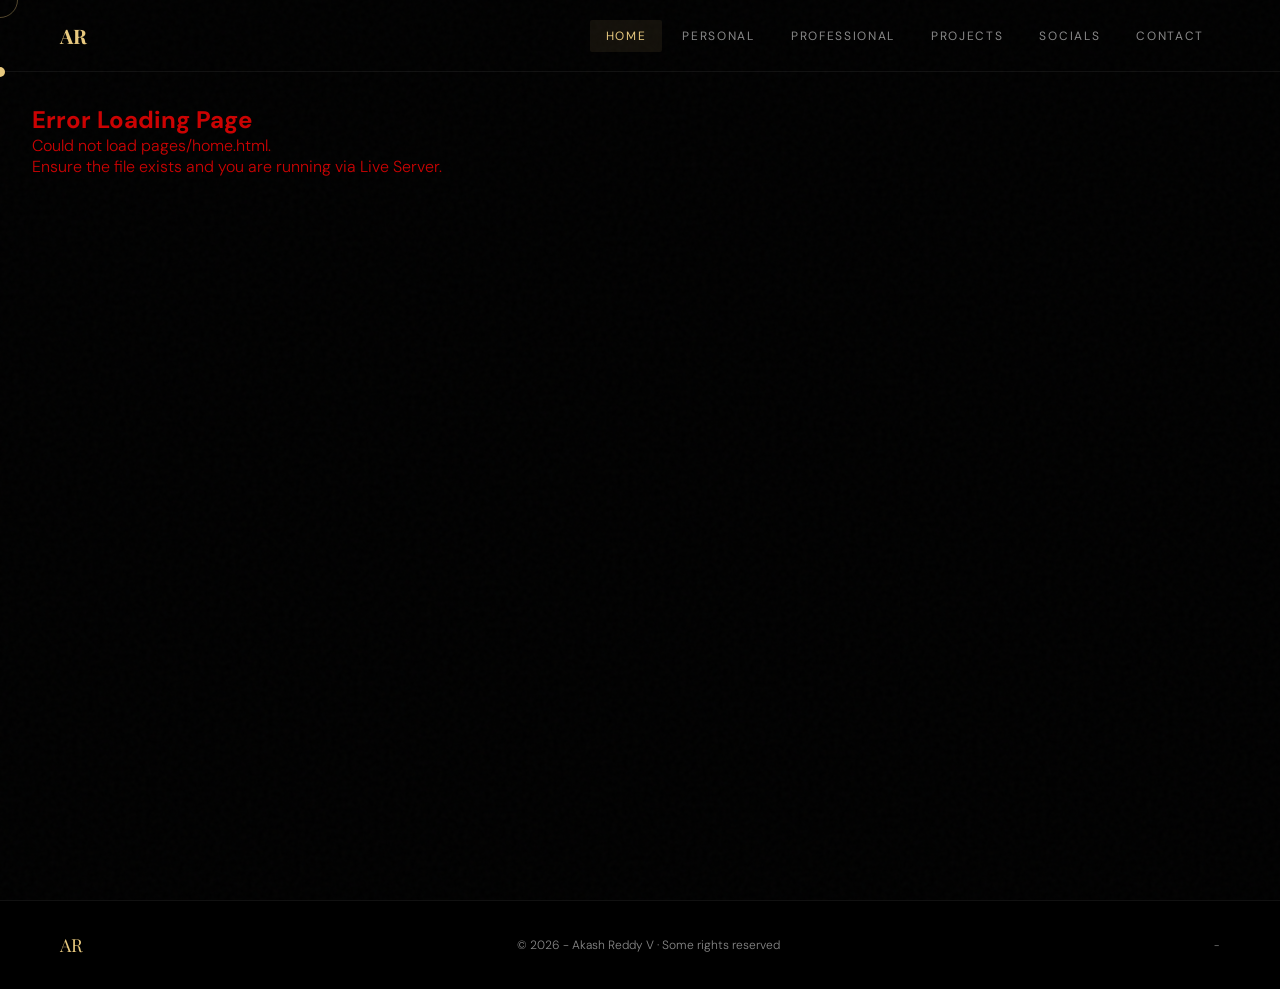
==== index.html @ ee948bcf "RGG Logo 2" ====
<!DOCTYPE html>
<html lang="en">
<head>
  <meta charset="UTF-8" />
  <meta name="viewport" content="width=device-width, initial-scale=1.0"/>
  <meta http-equiv="Content-Security-Policy" content="script-src 'self' 'unsafe-inline' 'unsafe-eval' https://fonts.googleapis.com;">

  <title>Akash Reddy </title>
  <link rel="icon" type="image/svg+xml" href="data:image/svg+xml,<svg xmlns='http://www.w3.org/2000/svg' viewBox='0 0 100 100'><rect width='100' height='100' rx='12' fill='%230a0a0a'/><text y='72' x='50' text-anchor='middle' font-size='55' font-family='Georgia,serif' font-weight='bold' fill='%23e8c97e'>AR</text></svg>" />

  <link href="https://fonts.googleapis.com/css2?family=Playfair+Display:ital,wght@0,400;0,700;0,900;1,400&family=DM+Sans:wght@300;400;500&display=swap" rel="stylesheet"/>
  <link rel="stylesheet" href="css/styles.css">
</head>

<body>

  <!-- Custom cursor -->
  <div class="cursor" id="cursor"></div>
  <div class="cursor-ring" id="cursorRing"></div>

  <!-- NAV -->
  <nav>
    <a class="nav-logo" href="#" onclick="showPage('home'); return false;">AR</a>

    <ul class="nav-links" id="navLinks">
      <li><button onclick="showPage('home')" data-page="home" class="active">Home</button></li>
      <li><button onclick="showPage('personal')" data-page="personal">Personal</button></li>
      <li><button onclick="showPage('professional')" data-page="professional">Professional</button></li>
      <li><button onclick="showPage('projects')" data-page="projects">Projects</button></li>
      <li><button onclick="showPage('socials')" data-page="socials">Socials</button></li>
      <li><button onclick="showPage('contact')" data-page="contact">Contact</button></li>
    </ul>

    <button class="nav-hamburger" id="hamburger" onclick="toggleMenu()">
      <span></span><span></span><span></span>
    </button>
  </nav>

  
  <div id="page-container">
    <div id="content" class="page-content"></div>
  </div>

  <!-- FOOTER -->
  <footer>
    <div class="footer-logo">AR</div>
    <p>© 2026 - Akash Reddy V · Some rights reserved</p>
    <p style="font-size:11px;letter-spacing:0.1em;text-transform:uppercase;"> - </p>
  </footer>

  <script src="js/main.js"></script>
</body>
</html>
---- css/styles.css ----
/* ================================================================
   style.css — All styles for Akash Reddy V's personal website
   
   SECTIONS:
   1.  CSS Variables (colors, fonts)
   2.  Reset & Base
   3.  Custom Cursor
   4.  Navigation
   5.  Page System (show/hide logic)
   6.  Shared / Reusable Components
   7.  Home Page
   8.  Personal Page
   9.  Professional Page
   10. Projects Page
   11. Socials Page
   12. Contact Page
   13. Footer
   14. Animations
   15. Responsive (mobile)
================================================================ */


/* ----------------------------------------------------------------
   1. CSS VARIABLES
   Change these to restyle the whole site at once.
---------------------------------------------------------------- */
:root {
  --bg:       #000000;   /* Main background          */
  --surface:  #111111;   /* Slightly lighter bg       */
  --card:     #111111;   /* Card backgrounds          */
  --border:   #111111;   /* Borders / dividers        */
  --accent:   #e8c97e;   /* Gold highlight color      */
  --text:     #f0ece4;   /* Main body text            */
  --muted:    #888888;   /* Secondary / dimmed text   */
  --white:    #ffffff;

  --font-display: 'Playfair Display', serif;
  --font-body:    'DM Sans', sans-serif;
}


/* ----------------------------------------------------------------
   2. RESET & BASE
---------------------------------------------------------------- */
*, *::before, *::after {
  box-sizing: border-box;
  margin: 0;
  padding: 0;
}

html { scroll-behavior: smooth; }

body {
  background: var(--bg);
  color: var(--text);
  font-family: var(--font-body);
  font-weight: 300;
  overflow-x: hidden;
  cursor: none;
  min-height: 100vh;
}

/* Grain texture overlay */
body::before {
  content: '';
  position: fixed;
  inset: 0;
  background-image: url("data:image/svg+xml,%3Csvg viewBox='0 0 200 200' xmlns='http://www.w3.org/2000/svg'%3E%3Cfilter id='n'%3E%3CfeTurbulence type='fractalNoise' baseFrequency='0.85' numOctaves='4' stitchTiles='stitch'/%3E%3C/filter%3E%3Crect width='100%25' height='100%25' filter='url(%23n)' opacity='1'/%3E%3C/svg%3E");
  opacity: 0.025;
  pointer-events: none;
  z-index: 1000;
}


/* ----------------------------------------------------------------
   3. CUSTOM CURSOR
---------------------------------------------------------------- */
.cursor {
  position: fixed;
  width: 10px;
  height: 10px;
  background: var(--accent);
  border-radius: 50%;
  pointer-events: none;
  z-index: 9999;
  transform: translate(-50%, -50%);
  transition: width 0.2s ease, height 0.2s ease;
}

.cursor-ring {
  position: fixed;
  width: 36px;
  height: 36px;
  border: 1px solid rgba(232, 201, 126, 0.35);
  border-radius: 50%;
  pointer-events: none;
  z-index: 9998;
  transform: translate(-50%, -50%);
  transition: width 0.25s ease, height 0.25s ease;
}

.cursor.hover  { width: 16px;  height: 16px; }
.cursor-ring.hover { width: 54px; height: 54px; }


/* ----------------------------------------------------------------
   4. NAVIGATION
---------------------------------------------------------------- */
nav {
  position: fixed;
  top: 0; left: 0; right: 0;
  z-index: 500;
  display: flex;
  align-items: center;
  justify-content: space-between;
  padding: 0 60px;
  height: 72px;
  background: rgba(0, 0, 0, 0.94);
  backdrop-filter: blur(14px);
  border-bottom: 1px solid var(--border);
}

.nav-logo {
  font-family: var(--font-display);
  font-size: 20px;
  font-weight: 700;
  color: var(--accent);
  text-decoration: none;
  cursor: none;
  letter-spacing: 0.02em;
}

.nav-links {
  display: flex;
  gap: 4px;
  list-style: none;
}

.nav-links button {
  background: none;
  border: none;
  color: var(--muted);
  font-family: var(--font-body);
  font-size: 12px;
  letter-spacing: 0.14em;
  text-transform: uppercase;
  padding: 8px 16px;
  border-radius: 2px;
  cursor: none;
  transition: color 0.25s, background 0.25s;
}

.nav-links button:hover {
  color: var(--text);
  background: rgba(255, 255, 255, 0.04);
}

.nav-links button.active {
  color: var(--accent);
  background: rgba(232, 201, 126, 0.08);
}

/* Mobile hamburger */
.nav-hamburger {
  display: none;
  flex-direction: column;
  gap: 5px;
  background: none;
  border: none;
  cursor: none;
  padding: 4px;
}

.nav-hamburger span {
  display: block;
  width: 22px;
  height: 1px;
  background: var(--muted);
  transition: all 0.3s;
}


/* ----------------------------------------------------------------
   5. PAGE SYSTEM
   Pages are loaded into #page-container by main.js.
   .page-content wraps each page's HTML.
---------------------------------------------------------------- */
#page-container {
  min-height: calc(100vh - 72px);
  margin-top: 72px;
}

.page-content {
  animation: pageIn 0.4s ease forwards;
}

@keyframes pageIn {
  from { opacity: 0; transform: translateY(18px); }
  to   { opacity: 1; transform: translateY(0); }
}


/* ----------------------------------------------------------------
   6. SHARED / REUSABLE COMPONENTS
   Used across multiple pages — edit once, applies everywhere.
---------------------------------------------------------------- */

/* Page inner wrapper */
.page-inner {
  max-width: 1160px;
  margin: 0 auto;
  padding: 70px 60px 100px;
}

/* Page header block */
.page-header      { margin-bottom: 60px; }
.page-eyebrow     { font-size: 10px; letter-spacing: 0.35em; text-transform: uppercase; color: var(--accent); margin-bottom: 14px; }
.page-title       { font-family: var(--font-display); font-size: clamp(42px, 6vw, 70px); font-weight: 700; line-height: 1.05; color: var(--white); }
.page-title em    { color: var(--accent); font-style: italic; }
.page-subtitle    { margin-top: 18px; font-size: 17px; color: var(--muted); line-height: 1.75; max-width: 560px; }

/* Card */
.card {
  background: var(--card);
  border: 1px solid var(--border);
  border-radius: 4px;
  padding: 36px;
  transition: border-color 0.3s, transform 0.3s;
  position: relative;
  overflow: hidden;
}

.card::after {
  content: '';
  position: absolute;
  top: 0; left: 0; right: 0;
  height: 2px;
  background: linear-gradient(90deg, var(--accent), transparent);
  transform: scaleX(0);
  transform-origin: left;
  transition: transform 0.4s;
}

.card:hover { border-color: #333; transform: translateY(-3px); }
.card:hover::after { transform: scaleX(1); }

.card-label { font-size: 10px; letter-spacing: 0.3em; text-transform: uppercase; color: var(--accent); margin-bottom: 10px; }
.card-title { font-family: var(--font-display); font-size: 20px; color: var(--white); margin-bottom: 6px; }
.card-sub   { font-size: 13px; color: var(--muted); margin-bottom: 18px; }
.card p     { font-size: 15px; color: var(--muted); line-height: 1.8; }

/* Grid layouts */
.grid-2 { display: grid; grid-template-columns: 1fr 1fr;           gap: 24px; }
.grid-3 { display: grid; grid-template-columns: repeat(3, 1fr);    gap: 24px; }
.grid-4 { display: grid; grid-template-columns: repeat(4, 1fr);    gap: 16px; }

/* Tags */
.tags { display: flex; flex-wrap: wrap; gap: 8px; margin-top: 18px; }
.tag  { padding: 5px 13px; background: rgba(232,201,126,0.07); border: 1px solid rgba(232,201,126,0.2); border-radius: 2px; font-size: 12px; color: var(--accent); letter-spacing: 0.04em; }

/* Buttons */
.btn {
  display: inline-block;
  padding: 12px 28px;
  font-family: var(--font-body);
  font-size: 12px;
  letter-spacing: 0.1em;
  text-transform: uppercase;
  text-decoration: none;
  border-radius: 2px;
  transition: all 0.3s;
  cursor: none;
  border: none;
}

.btn-primary { background: var(--accent); color: #0a0a0a; font-weight: 500; }
.btn-primary:hover { background: var(--white); transform: translateY(-2px); }

.btn-outline { border: 1px solid var(--border); color: var(--muted); background: none; }
.btn-outline:hover { border-color: var(--accent); color: var(--accent); transform: translateY(-2px); }

/* Divider line */
.divider { width: 48px; height: 1px; background: var(--accent); margin: 32px 0; }


/* ----------------------------------------------------------------
   7. HOME PAGE
---------------------------------------------------------------- */
.home-bg {
  position: fixed;
  inset: 0;
  pointer-events: none;
  z-index: 0;
  background:
    radial-gradient(ellipse 80% 60% at 65% 40%, rgba(232,201,126,0.055) 0%, transparent 70%),
    radial-gradient(ellipse 50% 50% at 15% 80%,  rgba(232,201,126,0.03)  0%, transparent 60%);
}

.home-grid {
  position: fixed;
  inset: 0;
  pointer-events: none;
  z-index: 0;
  background-image:
    linear-gradient(rgba(232,201,126,0.03) 1px, transparent 1px),
    linear-gradient(90deg, rgba(232,201,126,0.03) 1px, transparent 1px);
  background-size: 60px 60px;
  mask-image: radial-gradient(ellipse 80% 80% at 50% 50%, black 0%, transparent 70%);
}

.home-inner {
  position: relative;
  z-index: 1;
  min-height: calc(100vh - 72px);
  display: flex;
  flex-direction: column;
  align-items: center;
  justify-content: center;
  text-align: center;
  padding: 60px;
}

.home-eyebrow  { font-size: 11px; letter-spacing: 0.3em; text-transform: uppercase; color: var(--accent); margin-bottom: 28px; opacity: 0; animation: fadeUp 0.8s ease 0.1s forwards; }
.home-name     { font-family: var(--font-display); font-size: clamp(58px, 10vw, 118px); font-weight: 900; line-height: 0.92; letter-spacing: -0.02em; color: var(--white); opacity: 0; animation: fadeUp 0.9s ease 0.25s forwards; }
.home-name span { color: var(--accent); font-style: italic; }
.home-tagline  { margin-top: 34px; font-size: 17px; color: var(--muted); line-height: 1.75; max-width: 480px; opacity: 0; animation: fadeUp 0.9s ease 0.4s forwards; }
.home-cta      { margin-top: 48px; display: flex; gap: 14px; flex-wrap: wrap; justify-content: center; opacity: 0; animation: fadeUp 0.9s ease 0.55s forwards; }

/* Quick-nav cards on home page */
.home-cards {
  margin-top: 80px;
  display: grid;
  grid-template-columns: repeat(4, 1fr);
  gap: 16px;
  width: 100%;
  max-width: 1000px;
  opacity: 0;
  animation: fadeUp 0.9s ease 0.7s forwards;
}

.home-card {
  background: var(--card);
  border: 1px solid var(--border);
  border-radius: 4px;
  padding: 28px 24px;
  cursor: none;
  transition: all 0.3s ease;
  text-align: left;
}

.home-card:hover { border-color: rgba(232,201,126,0.3); transform: translateY(-4px); background: #1a1a1a; }
.home-card-icon  { font-size: 26px; margin-bottom: 14px; }
.home-card-title { font-family: var(--font-display); font-size: 17px; color: var(--white); margin-bottom: 6px; }
.home-card-desc  { font-size: 13px; color: var(--muted); line-height: 1.6; }
.home-card-arrow { display: block; margin-top: 16px; font-size: 18px; color: var(--accent); transition: transform 0.3s; }
.home-card:hover .home-card-arrow { transform: translate(3px, -3px); }


/* ----------------------------------------------------------------
   8. PERSONAL PAGE
---------------------------------------------------------------- */
.personal-layout {
  display: grid;
  grid-template-columns: 1fr 1fr;
  gap: 48px;
  align-items: start;
}

.about-text p          { font-size: 16px; color: var(--muted); line-height: 1.9; margin-bottom: 22px; }
.about-text p strong   { color: var(--text); font-weight: 500; }

/* Instagram block */
.ig-block        { background: var(--card); border: 1px solid var(--border); border-radius: 4px; padding: 36px; }
.ig-header       { display: flex; align-items: center; gap: 14px; margin-bottom: 24px; }
.ig-icon         { width: 44px; height: 44px; border-radius: 12px; background: linear-gradient(135deg, #f58529, #dd2a7b, #8134af, #515bd4); display: flex; align-items: center; justify-content: center; flex-shrink: 0; }
.ig-icon svg     { width: 22px; height: 22px; fill: white; }
.ig-handle-name  { font-family: var(--font-display); font-size: 19px; color: var(--white); }
.ig-handle-sub   { font-size: 13px; color: var(--muted); }
.ig-note         { font-size: 13px; color: var(--muted); line-height: 1.7; padding: 16px 20px; background: rgba(232,201,126,0.04); border-left: 2px solid var(--accent); margin-bottom: 22px; border-radius: 2px; }
.ig-grid         { display: grid; grid-template-columns: repeat(3, 1fr); gap: 4px; margin-bottom: 20px; }
.ig-cell         { aspect-ratio: 1; background: var(--border); border-radius: 2px; display: flex; align-items: center; justify-content: center; font-size: 20px; transition: background 0.3s; }
.ig-cell:hover   { background: #2a2a2a; }
.ig-btn          { display: block; text-align: center; padding: 13px; border: 1px solid var(--border); color: var(--muted); text-decoration: none; font-size: 12px; letter-spacing: 0.1em; text-transform: uppercase; border-radius: 2px; transition: all 0.3s; cursor: none; }
.ig-btn:hover    { border-color: var(--accent); color: var(--accent); }


/* ----------------------------------------------------------------
   9. PROFESSIONAL PAGE
---------------------------------------------------------------- */
.timeline-item {
  display: grid;
  grid-template-columns: 180px 1fr;
  gap: 40px;
  padding: 40px 0;
  border-bottom: 1px solid var(--border);
}

.timeline-item:last-child { border-bottom: none; }

.timeline-date          { font-size: 13px; color: var(--muted); padding-top: 4px; }
.timeline-date strong   { display: block; font-size: 15px; color: var(--accent); font-weight: 500; margin-bottom: 4px; }
.timeline-content h3    { font-family: var(--font-display); font-size: 22px; color: var(--white); margin-bottom: 4px; }
.timeline-content h4    { font-size: 14px; color: var(--muted); margin-bottom: 16px; }
.timeline-content p     { font-size: 15px; color: var(--muted); line-height: 1.8; }

.skills-section h3      { font-family: var(--font-display); font-size: 28px; color: var(--white); margin-bottom: 28px; }


/* ----------------------------------------------------------------
   10. PROJECTS PAGE
---------------------------------------------------------------- */
.project-card {
  background: var(--card);
  border: 1px solid var(--border);
  border-radius: 4px;
  padding: 40px;
  transition: border-color 0.3s, transform 0.3s;
  position: relative;
  overflow: hidden;
}

.project-card::after     { content:''; position:absolute; top:0; left:0; right:0; height:2px; background:linear-gradient(90deg,var(--accent),transparent); transform:scaleX(0); transform-origin:left; transition:transform 0.4s; }
.project-card:hover      { border-color: #333; transform: translateY(-4px); }
.project-card:hover::after { transform: scaleX(1); }

.project-status   { display: inline-block; padding: 3px 12px; border-radius: 20px; font-size: 11px; letter-spacing: 0.08em; text-transform: uppercase; margin-bottom: 16px; }
.status-active    { background: rgba(100,220,100,0.1); color: #6dc96d; border: 1px solid rgba(100,220,100,0.2); }
.status-wip       { background: rgba(232,201,126,0.1); color: var(--accent); border: 1px solid rgba(232,201,126,0.2); }
.status-complete  { background: rgba(100,150,255,0.1); color: #7aabff; border: 1px solid rgba(100,150,255,0.2); }

.project-title    { font-family: var(--font-display); font-size: 24px; color: var(--white); margin-bottom: 8px; }
.project-org      { font-size: 13px; color: var(--muted); margin-bottom: 18px; }
.project-desc     { font-size: 15px; color: var(--muted); line-height: 1.8; margin-bottom: 20px; }
.project-links    { display: flex; gap: 12px; margin-top: 24px; }


/* ----------------------------------------------------------------
   11. SOCIALS PAGE
---------------------------------------------------------------- */
.social-card {
  background: var(--card);
  border: 1px solid var(--border);
  border-radius: 4px;
  padding: 30px 26px;
  text-decoration: none;
  display: flex;
  flex-direction: column;
  gap: 14px;
  position: relative;
  overflow: hidden;
  transition: all 0.35s ease;
}

.social-card::before       { content:''; position:absolute; inset:0; opacity:0; transition:opacity 0.35s; }
.social-card:hover         { border-color: transparent; transform: translateY(-5px); }
.social-card:hover::before { opacity: 1; }

/* Per-platform hover tints */
.sc-instagram::before { background: linear-gradient(135deg, rgba(245,133,41,.1), rgba(221,42,123,.1), rgba(81,91,212,.1)); }
.sc-instagram:hover   { box-shadow: 0 20px 50px rgba(221,42,123,.18); }
.sc-linkedin::before  { background: linear-gradient(135deg, rgba(10,102,194,.14), transparent); }
.sc-linkedin:hover    { box-shadow: 0 20px 50px rgba(10,102,194,.18); }
.sc-x::before         { background: linear-gradient(135deg, rgba(255,255,255,.04), transparent); }
.sc-x:hover           { box-shadow: 0 20px 50px rgba(255,255,255,.07); }
.sc-youtube::before   { background: linear-gradient(135deg, rgba(255,0,0,.1), transparent); }
.sc-youtube:hover     { box-shadow: 0 20px 50px rgba(255,0,0,.18); }
.sc-snapchat::before  { background: linear-gradient(135deg, rgba(255,252,0,.08), transparent); }
.sc-snapchat:hover    { box-shadow: 0 20px 50px rgba(255,252,0,.12); }
.sc-discord::before   { background: linear-gradient(135deg, rgba(88,101,242,.14), transparent); }
.sc-discord:hover     { box-shadow: 0 20px 50px rgba(88,101,242,.18); }
.sc-threads::before   { background: linear-gradient(135deg, rgba(255,255,255,.04), transparent); }
.sc-threads:hover     { box-shadow: 0 20px 50px rgba(255,255,255,.07); }
.sc-facebook::before  { background: linear-gradient(135deg, rgba(24,119,242,.14), transparent); }
.sc-facebook:hover    { box-shadow: 0 20px 50px rgba(24,119,242,.18); }

.social-icon   { width: 46px; height: 46px; border-radius: 12px; display: flex; align-items: center; justify-content: center; }
.social-name   { font-family: var(--font-display); font-size: 18px; color: var(--white); }
.social-handle { font-size: 13px; color: var(--muted); }
.social-arrow  { position: absolute; top: 26px; right: 26px; color: var(--muted); font-size: 16px; transition: all 0.3s; }
.social-card:hover .social-arrow { color: var(--accent); transform: translate(3px, -3px); }


/* ----------------------------------------------------------------
   12. CONTACT PAGE
---------------------------------------------------------------- */
.contact-layout { display: grid; grid-template-columns: 1fr 1fr; gap: 60px; align-items: start; }

.contact-info p  { font-size: 16px; color: var(--muted); line-height: 1.9; margin-bottom: 20px; }

.contact-list    { list-style: none; display: flex; flex-direction: column; gap: 16px; }
.contact-list li { display: flex; align-items: center; gap: 14px; }
.contact-list a  { color: var(--text); text-decoration: none; font-size: 15px; transition: color 0.3s; }
.contact-list a:hover { color: var(--accent); }

.contact-icon    { width: 38px; height: 38px; background: var(--card); border: 1px solid var(--border); border-radius: 8px; display: flex; align-items: center; justify-content: center; font-size: 16px; flex-shrink: 0; }

.contact-form-block   { background: var(--card); border: 1px solid var(--border); border-radius: 4px; padding: 40px; }
.contact-form-block h3 { font-family: var(--font-display); font-size: 24px; color: var(--white); margin-bottom: 28px; }

.form-group          { margin-bottom: 20px; }
.form-group label    { display: block; font-size: 11px; letter-spacing: 0.2em; text-transform: uppercase; color: var(--muted); margin-bottom: 8px; }
.form-group input,
.form-group textarea {
  width: 100%;
  background: var(--bg);
  border: 1px solid var(--border);
  color: var(--text);
  font-family: var(--font-body);
  font-size: 15px;
  padding: 12px 16px;
  border-radius: 2px;
  transition: border-color 0.3s;
  outline: none;
  cursor: none;
}

.form-group input:focus,
.form-group textarea:focus { border-color: var(--accent); }

.form-group textarea { height: 120px; resize: vertical; }


/* ----------------------------------------------------------------
   13. FOOTER
---------------------------------------------------------------- */
footer {
  border-top: 1px solid var(--border);
  padding: 32px 60px;
  display: flex;
  justify-content: space-between;
  align-items: center;
}

.footer-logo { font-family: var(--font-display); font-size: 18px; color: var(--accent); }
footer p     { font-size: 12px; color: var(--muted); }
.footer-tag  { font-size: 11px; letter-spacing: 0.1em; text-transform: uppercase; }


/* ----------------------------------------------------------------
   14. ANIMATIONS
---------------------------------------------------------------- */
@keyframes fadeUp {
  from { opacity: 0; transform: translateY(28px); }
  to   { opacity: 1; transform: translateY(0); }
}

@keyframes pageIn {
  from { opacity: 0; transform: translateY(18px); }
  to   { opacity: 1; transform: translateY(0); }
}


/* ----------------------------------------------------------------
   EDUCATION SECTION
---------------------------------------------------------------- */
.edu-section { margin-bottom: 60px; }

/* Small row — high school + junior college side by side */
.edu-row-small {
  display: grid;
  grid-template-columns: 1fr 1fr;
  gap: 16px;
  margin-bottom: 16px;
}

.edu-card-small {
  display: flex;
  align-items: center;
  gap: 14px;
  background: var(--card);
  border: 1px solid var(--border);
  border-radius: 4px;
  padding: 16px 20px;
  transition: border-color 0.3s;
}
.edu-card-small:hover { border-color: #333; }

/* Big row — 3 university cards */
.edu-row-big {
  display: grid;
  grid-template-columns: repeat(3, 1fr);
  gap: 16px;
}

.edu-card-big {
  display: flex;
  gap: 16px;
  align-items: flex-start;
  background: var(--card);
  border: 1px solid var(--border);
  border-radius: 4px;
  padding: 24px 20px;
  transition: border-color 0.3s, transform 0.3s;
  position: relative;
  overflow: hidden;
}
.edu-card-big::after {
  content: '';
  position: absolute;
  top: 0; left: 0; right: 0;
  height: 2px;
  background: linear-gradient(90deg, var(--accent), transparent);
  transform: scaleX(0);
  transform-origin: left;
  transition: transform 0.4s;
}
.edu-card-big:hover { border-color: #333; transform: translateY(-3px); }
.edu-card-big:hover::after { transform: scaleX(1); }

.edu-logo { border-radius: 8px; flex-shrink: 0; }

.edu-card-content { display: flex; flex-direction: column; gap: 4px; }

.edu-name     { font-size: 14px; font-weight: 500; color: var(--white); line-height: 1.4; }
.edu-location { font-size: 12px; color: var(--muted); }
.edu-degree   { font-size: 13px; color: var(--muted); margin-top: 4px; line-height: 1.4; }
.edu-year     { font-size: 12px; color: var(--accent); margin-top: 4px; letter-spacing: 0.05em; }
.edu-meta     { font-size: 12px; color: var(--muted); line-height: 1.5; }

/* Responsive */
@media (max-width: 900px) {
  .edu-row-small,
  .edu-row-big { grid-template-columns: 1fr; }
}


/* ----------------------------------------------------------------
   SOCIALS GRID
   Uses auto-fill so any number of cards wraps cleanly.
   Min card width 220px — fits 4 on wide screens, 2 on tablet, 1 on mobile.
---------------------------------------------------------------- */
.socials-grid {
  display: grid;
  grid-template-columns: repeat(auto-fill, minmax(220px, 1fr));
  gap: 16px;
}


/* ----------------------------------------------------------------
   15. RESPONSIVE (mobile / tablet)
---------------------------------------------------------------- */
@media (max-width: 900px) {
  nav { padding: 0 24px; }

  .nav-links { display: none; }
  .nav-hamburger { display: flex; }

  /* Mobile nav dropdown */
  .nav-links.open {
    display: flex;
    flex-direction: column;
    position: fixed;
    top: 72px; left: 0; right: 0;
    background: rgba(10,10,10,0.97);
    padding: 20px;
    border-bottom: 1px solid var(--border);
    gap: 4px;
  }

  .page-inner { padding: 40px 24px 80px; }

  .grid-2,
  .grid-3,
  .grid-4,
  .home-cards         { grid-template-columns: 1fr; }

  .personal-layout,
  .contact-layout,
  .timeline-item      { grid-template-columns: 1fr; gap: 28px; }

  .timeline-date      { padding-top: 0; }

  .home-inner         { padding: 40px 24px; }

  footer {
    flex-direction: column;
    gap: 12px;
    text-align: center;
    padding: 28px 24px;
  }
}
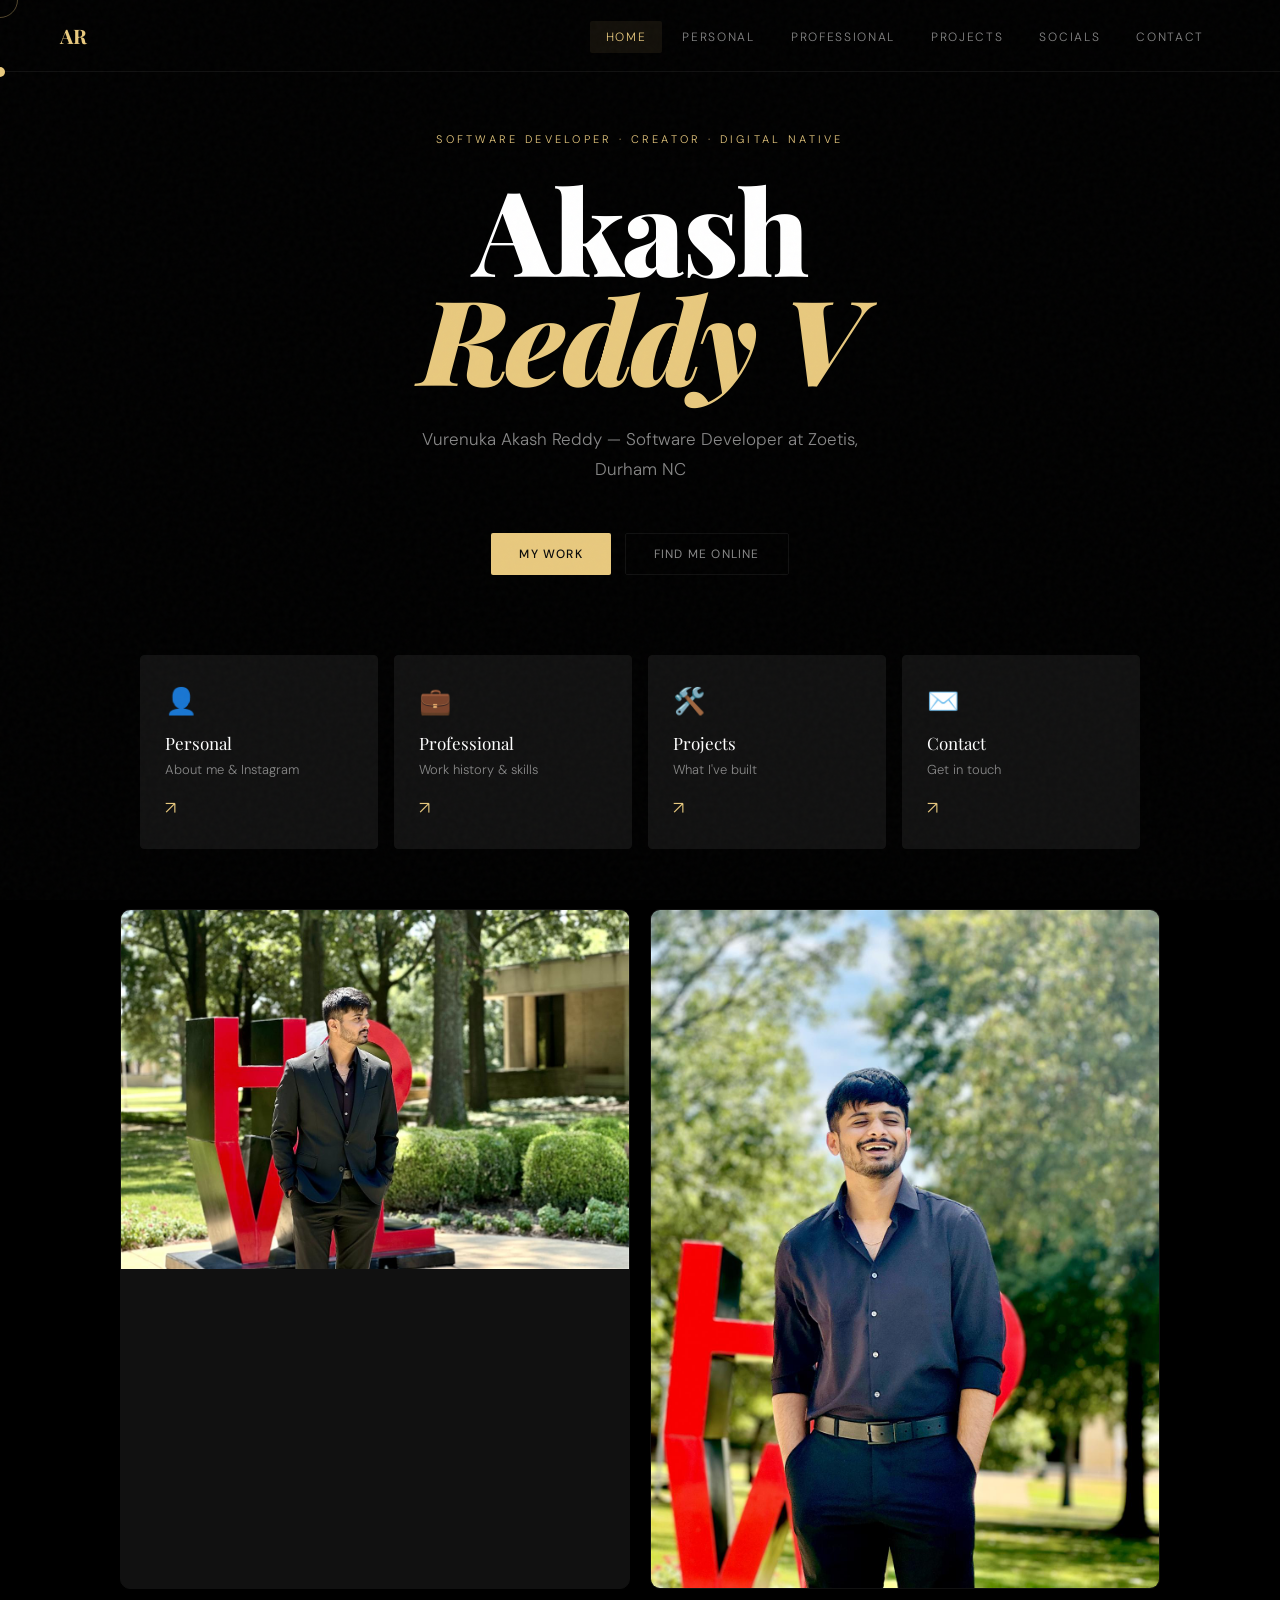
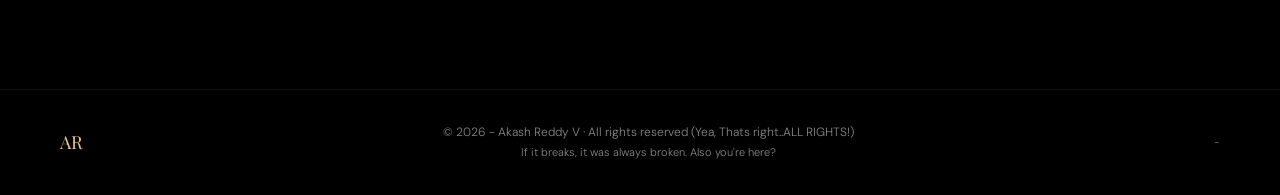
==== commit ac4f684a: "Comprehensive SEO + AI assistant optimization for name search visibility - History API routing with " ====
--- a/index.html
+++ b/index.html
@@ -5,49 +5,136 @@
   <meta name="viewport" content="width=device-width, initial-scale=1.0"/>
   <meta http-equiv="Content-Security-Policy" content="script-src 'self' 'unsafe-inline' 'unsafe-eval' https://fonts.googleapis.com;">
 
-  <title>Akash Reddy </title>
+  <!-- ── Primary SEO (updated per-page by router) ── -->
+  <title>Vurenuka Akash Reddy | Software Developer in Durham, NC</title>
+  <meta id="meta-description" name="description" content="Personal site of Vurenuka Akash Reddy (Akash Reddy, V Akash Reddy) — Software Developer at Zoetis in Durham, NC. Explore work, projects, and more.">
+  <meta name="author" content="Vurenuka Akash Reddy">
+  <meta name="ai-content-declaration" content="human-authored">
+  <meta name="msvalidate.01" content="48A040F99576BC4B4336A7BB59188A10">
+  <link id="canonical-url" rel="canonical" href="https://reachakash.com/">
+
+  <!-- ── Open Graph (updated per-page by router) ── -->
+  <meta property="og:site_name"           content="Akash Reddy — reachakash.com">
+  <meta property="og:image"               content="https://reachakash.com/images/home/vurenuka-akash-reddy-professional.jpg">
+  <meta property="og:image:alt"           content="Vurenuka Akash Reddy, Software Developer">
+  <meta property="og:profile:first_name"  content="Akash">
+  <meta property="og:profile:last_name"   content="Reddy">
+  <meta id="og-type"  property="og:type"        content="profile">
+  <meta id="og-url"   property="og:url"         content="https://reachakash.com/">
+  <meta id="og-title" property="og:title"       content="Vurenuka Akash Reddy — Software Developer">
+  <meta id="og-desc"  property="og:description" content="Personal site of Akash Reddy (V Akash Reddy) — Software Developer at Zoetis, Durham NC.">
+
+  <!-- ── Twitter Card (updated per-page by router) ── -->
+  <meta name="twitter:card"  content="summary_large_image">
+  <meta name="twitter:image" content="https://reachakash.com/images/home/vurenuka-akash-reddy-professional.jpg">
+  <meta id="tw-title" name="twitter:title"       content="Vurenuka Akash Reddy — Software Developer">
+  <meta id="tw-desc"  name="twitter:description" content="Personal site of Akash Reddy (V Akash Reddy) — Software Developer at Zoetis, Durham NC.">
+
+  <!-- ── Favicon ── -->
   <link rel="icon" type="image/svg+xml" href="data:image/svg+xml,<svg xmlns='http://www.w3.org/2000/svg' viewBox='0 0 100 100'><rect width='100' height='100' rx='12' fill='%230a0a0a'/><text y='72' x='50' text-anchor='middle' font-size='55' font-family='Georgia,serif' font-weight='bold' fill='%23e8c97e'>AR</text></svg>" />
+
+  <!-- ── Resource hints ── -->
+  <link rel="preconnect" href="https://fonts.googleapis.com">
+  <link rel="preconnect" href="https://fonts.gstatic.com" crossorigin>
+  <link rel="preconnect" href="https://cdn.simpleicons.org">
+  <link rel="preload" as="image" href="/images/home/vurenuka-akash-reddy-professional.jpg" fetchpriority="high">
 
   <link href="https://fonts.googleapis.com/css2?family=Playfair+Display:ital,wght@0,400;0,700;0,900;1,400&family=DM+Sans:wght@300;400;500&display=swap" rel="stylesheet"/>
   <link rel="stylesheet" href="css/styles.css">
+
+  <!-- ── JSON-LD — replaced per page by router ── -->
+  <script type="application/ld+json" id="page-jsonld">
+  {
+    "@context": "https://schema.org",
+    "@type": "Person",
+    "name": "Vurenuka Akash Reddy",
+    "givenName": "Akash",
+    "familyName": "Reddy",
+    "additionalName": "Vurenuka",
+    "alternateName": ["Akash Reddy", "V Akash Reddy", "V Akash", "Akash", "Reach Akash"],
+    "url": "https://reachakash.com",
+    "image": "https://reachakash.com/images/home/vurenuka-akash-reddy-professional.jpg",
+    "jobTitle": "Software Developer",
+    "worksFor": { "@type": "Organization", "name": "Zoetis", "url": "https://www.zoetis.com" },
+    "address": { "@type": "PostalAddress", "addressLocality": "Durham", "addressRegion": "NC", "addressCountry": "US" },
+    "sameAs": [
+      "https://www.linkedin.com/in/akashreddyv/",
+      "https://github.com/akashreddyv",
+      "https://www.instagram.com/ak.r48",
+      "https://x.com/AkReddy48"
+    ],
+    "description": "Vurenuka Akash Reddy (also known as Akash Reddy, V Akash Reddy) is a software developer at Zoetis based in Durham, NC, USA."
+  }
+  </script>
+
+  <!-- ── 404 redirect decoder — restores clean URL before router runs ── -->
+  <script>
+    (function () {
+      var p = new URLSearchParams(window.location.search).get('p');
+      if (p) history.replaceState(null, '', p.startsWith('/') ? p : '/' + p);
+    })();
+  </script>
 </head>
 
 <body>
 
-  <!-- Custom cursor -->
-  <div class="cursor" id="cursor"></div>
-  <div class="cursor-ring" id="cursorRing"></div>
+  <!-- Skip to main content (accessibility + crawlability) -->
+  <a class="skip-to-content" href="#content">Skip to main content</a>
+
+  <!-- Custom cursor (hidden on touch devices via CSS) -->
+  <div class="cursor" id="cursor" aria-hidden="true"></div>
+  <div class="cursor-ring" id="cursorRing" aria-hidden="true"></div>
 
   <!-- NAV -->
-  <nav>
-    <a class="nav-logo" href="#" onclick="showPage('home'); return false;">AR</a>
+  <nav aria-label="Main navigation">
+    <a class="nav-logo" href="/" aria-label="Akash Reddy — Home">AR</a>
 
-    <ul class="nav-links" id="navLinks">
-      <li><button onclick="showPage('home')" data-page="home" class="active">Home</button></li>
-      <li><button onclick="showPage('personal')" data-page="personal">Personal</button></li>
-      <li><button onclick="showPage('professional')" data-page="professional">Professional</button></li>
-      <li><button onclick="showPage('projects')" data-page="projects">Projects</button></li>
-      <li><button onclick="showPage('socials')" data-page="socials">Socials</button></li>
-      <li><button onclick="showPage('contact')" data-page="contact">Contact</button></li>
+    <ul class="nav-links" id="navLinks" role="list">
+      <li><a href="/"             data-page="home"         class="active">Home</a></li>
+      <li><a href="/personal"     data-page="personal"               >Personal</a></li>
+      <li><a href="/professional" data-page="professional"           >Professional</a></li>
+      <li><a href="/projects"     data-page="projects"               >Projects</a></li>
+      <li><a href="/socials"      data-page="socials"                >Socials</a></li>
+      <li><a href="/contact"      data-page="contact"                >Contact</a></li>
     </ul>
 
-    <button class="nav-hamburger" id="hamburger" onclick="toggleMenu()">
+    <button class="nav-hamburger" id="hamburger" onclick="toggleMenu()"
+            aria-label="Toggle navigation menu" aria-expanded="false" aria-controls="navLinks">
       <span></span><span></span><span></span>
     </button>
   </nav>
 
-  
-  <div id="page-container">
-    <div id="content" class="page-content"></div>
-  </div>
+  <main id="page-container">
+    <div id="content" class="page-content" role="main" aria-live="polite" aria-atomic="true"></div>
+  </main>
+
+  <!-- No-JS fallback: also useful for crawlers that don't execute JS -->
+  <noscript>
+    <div style="padding:2rem;background:#000;color:#f0ece4;font-family:sans-serif;max-width:800px;margin:72px auto 0;line-height:1.7;">
+      <h1 style="color:#e8c97e;font-size:2rem;margin-bottom:1rem;">Vurenuka Akash Reddy — Software Developer</h1>
+      <p>Vurenuka Akash Reddy (also known as Akash Reddy, V Akash Reddy) is a software developer at Zoetis based in Durham, NC, USA. Originally from Hyderabad, India.</p>
+      <p style="margin-top:1rem;">Navigate the site:</p>
+      <ul style="margin-top:0.5rem;padding-left:1.5rem;">
+        <li><a href="/personal"     style="color:#e8c97e;">Personal</a> — Background and interests</li>
+        <li><a href="/professional" style="color:#e8c97e;">Professional</a> — Career at Zoetis, skills, education</li>
+        <li><a href="/projects"     style="color:#e8c97e;">Projects</a> — Software portfolio</li>
+        <li><a href="/socials"      style="color:#e8c97e;">Socials</a> — Instagram, LinkedIn, X, and more</li>
+        <li><a href="/contact"      style="color:#e8c97e;">Contact</a> — Get in touch</li>
+      </ul>
+      <p style="margin-top:1rem;font-size:0.85rem;color:#888;">This site requires JavaScript. Please enable it to view the full experience.</p>
+    </div>
+  </noscript>
 
   <!-- FOOTER -->
   <footer>
     <div class="footer-logo">AR</div>
-    <p>© 2026 - Akash Reddy V · Some rights reserved</p>
+    <p class="footer-text">
+      © 2026 - Akash Reddy V · All rights reserved (Yea, Thats right..ALL RIGHTS!)
+      <span class="footer-line2">If it breaks, it was always broken. Also you're here?</span>
+    </p>
     <p style="font-size:11px;letter-spacing:0.1em;text-transform:uppercase;"> - </p>
   </footer>
 
   <script src="js/main.js"></script>
 </body>
-</html>+</html>
--- a/css/styles.css
+++ b/css/styles.css
@@ -73,6 +73,63 @@
 
 
 /* ----------------------------------------------------------------
+   SKIP TO CONTENT (accessibility + crawlability)
+---------------------------------------------------------------- */
+.skip-to-content {
+  position: absolute;
+  top: -100%;
+  left: 16px;
+  padding: 12px 24px;
+  background: var(--accent);
+  color: #0a0a0a;
+  font-size: 13px;
+  font-weight: 500;
+  letter-spacing: 0.05em;
+  text-decoration: none;
+  border-radius: 0 0 4px 4px;
+  z-index: 10000;
+  transition: top 0.2s;
+}
+.skip-to-content:focus { top: 0; outline: none; }
+
+/* Internal page navigation links */
+.page-nav-links {
+  margin-top: 60px;
+  padding-top: 32px;
+  border-top: 1px solid var(--border);
+  display: flex;
+  flex-wrap: wrap;
+  gap: 20px;
+  align-items: center;
+}
+.page-nav-links span {
+  font-size: 10px;
+  letter-spacing: 0.3em;
+  text-transform: uppercase;
+  color: var(--muted);
+}
+.page-nav-links a {
+  font-size: 13px;
+  letter-spacing: 0.06em;
+  color: var(--accent);
+  text-decoration: none;
+  transition: opacity 0.2s;
+}
+.page-nav-links a:hover { opacity: 0.7; }
+
+/* Prefers-reduced-motion — disable all animations */
+@media (prefers-reduced-motion: reduce) {
+  *, *::before, *::after {
+    animation-duration: 0.01ms !important;
+    animation-iteration-count: 1 !important;
+    transition-duration: 0.01ms !important;
+  }
+  .cursor, .cursor-ring { display: none !important; }
+  body { cursor: auto !important; }
+}
+
+
+/* ----------------------------------------------------------------
    3. CUSTOM CURSOR
 ---------------------------------------------------------------- */
 .cursor {
@@ -84,7 +141,7 @@
   pointer-events: none;
   z-index: 9999;
   transform: translate(-50%, -50%);
-  transition: width 0.2s ease, height 0.2s ease;
+  transition: width 0.2s ease, height 0.2s ease, opacity 0.2s ease;
 }
 
 .cursor-ring {
@@ -96,7 +153,13 @@
   pointer-events: none;
   z-index: 9998;
   transform: translate(-50%, -50%);
-  transition: width 0.25s ease, height 0.25s ease;
+  transition: width 0.25s ease, height 0.25s ease, opacity 0.25s ease;
+}
+
+/* Hide custom cursor on touch / coarse-pointer devices */
+@media (hover: none), (pointer: coarse) {
+  body { cursor: auto; }
+  .cursor, .cursor-ring { display: none !important; }
 }
 
 .cursor.hover  { width: 16px;  height: 16px; }
@@ -136,7 +199,8 @@
   list-style: none;
 }
 
-.nav-links button {
+.nav-links button,
+.nav-links a {
   background: none;
   border: none;
   color: var(--muted);
@@ -144,18 +208,21 @@
   font-size: 12px;
   letter-spacing: 0.14em;
   text-transform: uppercase;
+  text-decoration: none;
   padding: 8px 16px;
   border-radius: 2px;
   cursor: none;
   transition: color 0.25s, background 0.25s;
 }
 
-.nav-links button:hover {
+.nav-links button:hover,
+.nav-links a:hover {
   color: var(--text);
   background: rgba(255, 255, 255, 0.04);
 }
 
-.nav-links button.active {
+.nav-links button.active,
+.nav-links a.active {
   color: var(--accent);
   background: rgba(232, 201, 126, 0.08);
 }
@@ -286,6 +353,62 @@
 /* ----------------------------------------------------------------
    7. HOME PAGE
 ---------------------------------------------------------------- */
+
+/* Photo grid */
+.home-photos {
+  position: relative;
+  z-index: 1;
+  padding: 0 60px 100px;
+  max-width: 1160px;
+  margin: 0 auto;
+}
+
+.home-photos-grid {
+  display: grid;
+  grid-template-columns: repeat(auto-fit, minmax(280px, 1fr));
+  gap: 20px;
+}
+
+.home-photo-item {
+  position: relative;
+  border-radius: 10px;
+  overflow: hidden;
+  background: var(--card);
+  border: 1px solid var(--border);
+  margin: 0;
+  transition: transform 0.3s ease, border-color 0.3s ease, box-shadow 0.3s ease;
+}
+
+.home-photo-item:hover {
+  transform: scale(1.02);
+  border-color: rgba(232, 201, 126, 0.4);
+  box-shadow: 0 16px 48px rgba(232, 201, 126, 0.12);
+}
+
+.home-photo-item img {
+  width: 100%;
+  height: auto;
+  display: block;
+  object-fit: cover;
+}
+
+.home-photo-item figcaption {
+  position: absolute;
+  bottom: 0;
+  left: 0; right: 0;
+  padding: 32px 16px 14px;
+  font-size: 11px;
+  letter-spacing: 0.15em;
+  text-transform: uppercase;
+  color: var(--accent);
+  background: linear-gradient(transparent, rgba(0, 0, 0, 0.72));
+  opacity: 0;
+  transition: opacity 0.3s ease;
+}
+
+.home-photo-item:hover figcaption { opacity: 1; }
+
+
 .home-bg {
   position: fixed;
   inset: 0;
@@ -403,7 +526,8 @@
 .timeline-content h4    { font-size: 14px; color: var(--muted); margin-bottom: 16px; }
 .timeline-content p     { font-size: 15px; color: var(--muted); line-height: 1.8; }
 
-.skills-section h3      { font-family: var(--font-display); font-size: 28px; color: var(--white); margin-bottom: 28px; }
+.skills-section h3,
+.skills-heading         { font-family: var(--font-display); font-size: 28px; color: var(--white); margin-bottom: 28px; }
 
 
 /* ----------------------------------------------------------------
@@ -531,9 +655,11 @@
   align-items: center;
 }
 
-.footer-logo { font-family: var(--font-display); font-size: 18px; color: var(--accent); }
-footer p     { font-size: 12px; color: var(--muted); }
-.footer-tag  { font-size: 11px; letter-spacing: 0.1em; text-transform: uppercase; }
+.footer-logo  { font-family: var(--font-display); font-size: 18px; color: var(--accent); }
+footer p      { font-size: 12px; color: var(--muted); }
+.footer-tag   { font-size: 11px; letter-spacing: 0.1em; text-transform: uppercase; }
+.footer-text  { text-align: center; line-height: 1.8; }
+.footer-line2 { display: block; font-size: 11px; color: var(--muted); }
 
 
 /* ----------------------------------------------------------------
@@ -672,6 +798,9 @@
 
   .home-inner         { padding: 40px 24px; }
 
+  .home-photos        { padding: 0 24px 60px; }
+  .home-photos-grid   { grid-template-columns: 1fr; }
+
   footer {
     flex-direction: column;
     gap: 12px;
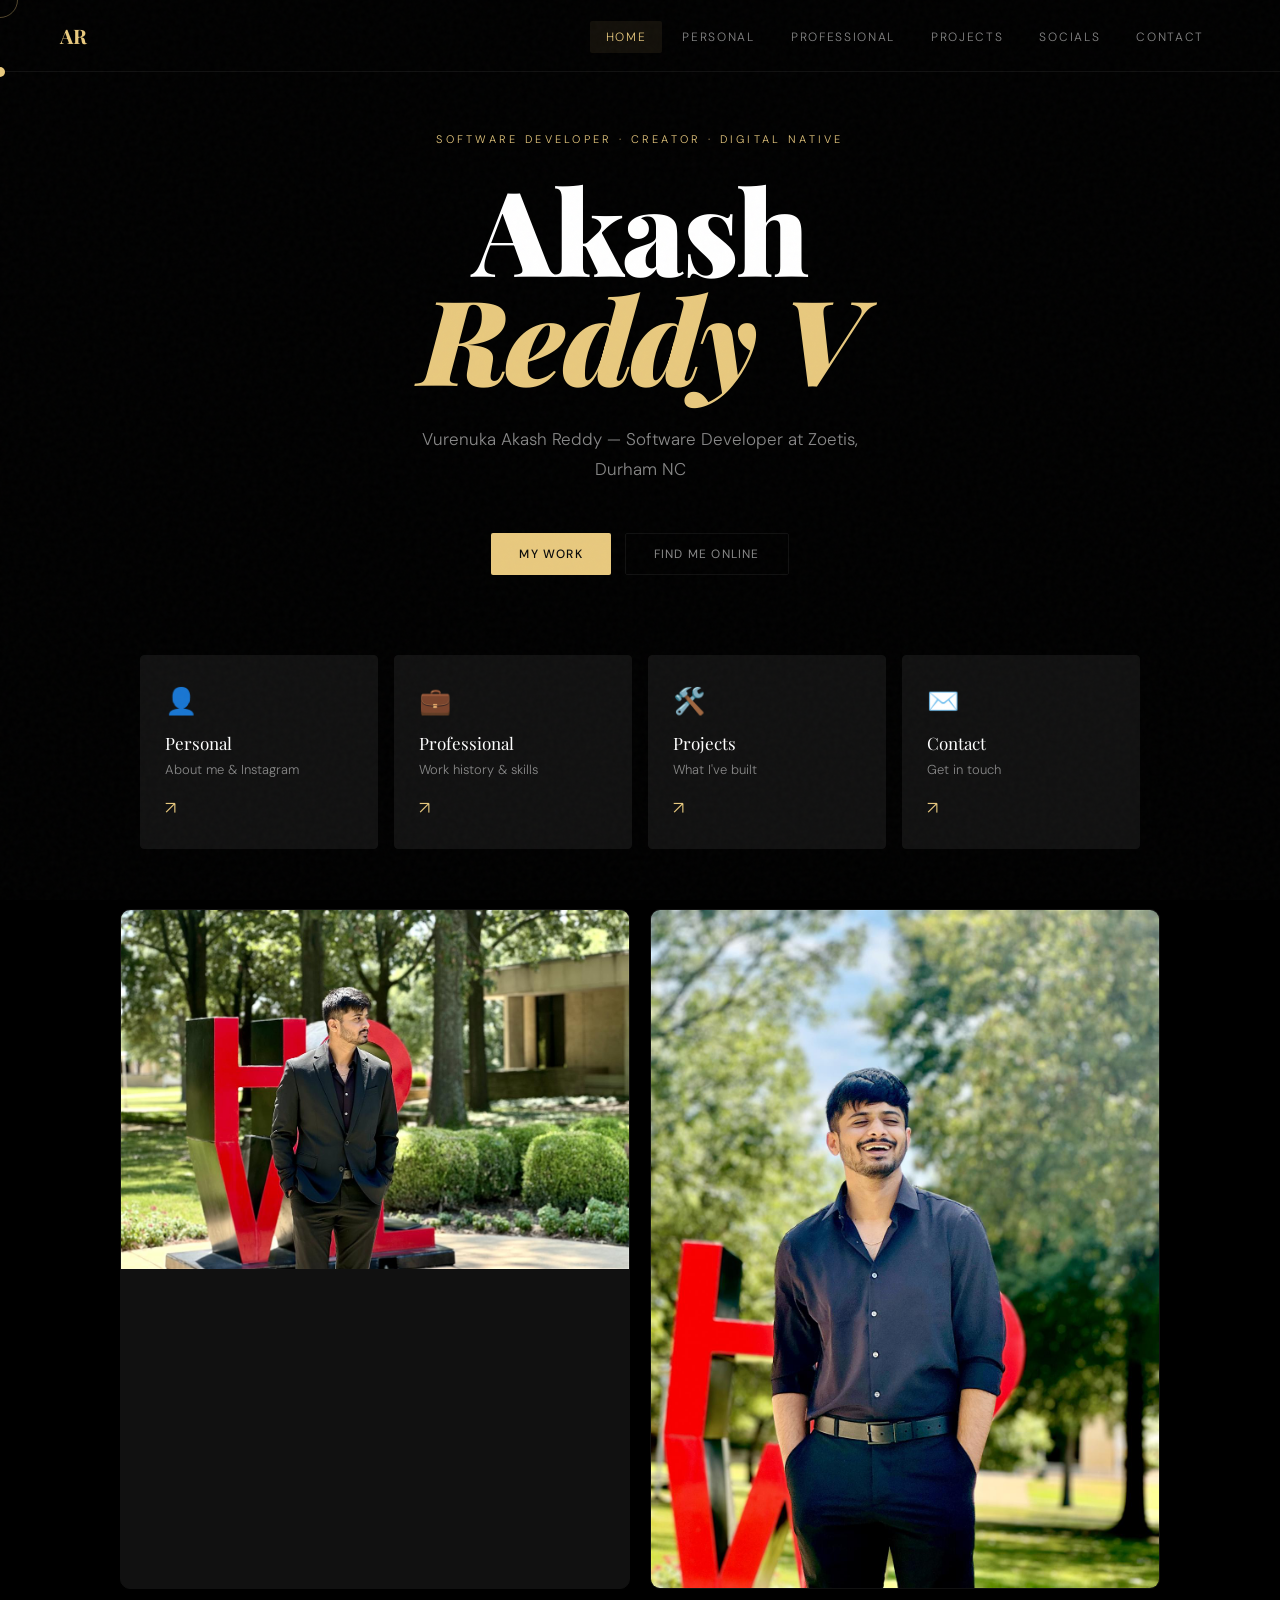
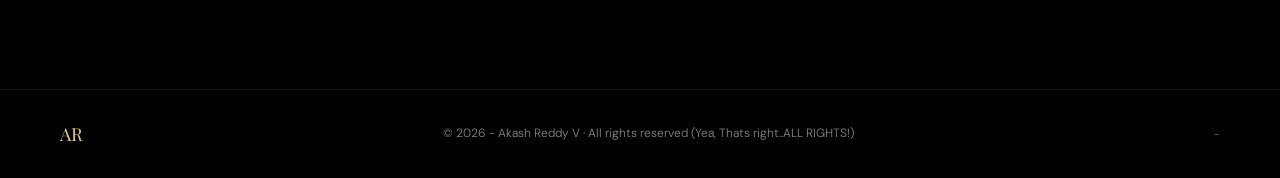
==== commit 58394ff9: "Use Akash Reddy as display name in OG/Twitter share previews and titles; add Hyderabad home location" ====
--- a/index.html
+++ b/index.html
@@ -6,7 +6,7 @@
   <meta http-equiv="Content-Security-Policy" content="script-src 'self' 'unsafe-inline' 'unsafe-eval' https://fonts.googleapis.com;">
 
   <!-- ── Primary SEO (updated per-page by router) ── -->
-  <title>Vurenuka Akash Reddy | Software Developer in Durham, NC</title>
+  <title>Akash Reddy | Software Developer in Durham, NC</title>
   <meta id="meta-description" name="description" content="Personal site of Vurenuka Akash Reddy (Akash Reddy, V Akash Reddy) — Software Developer at Zoetis in Durham, NC. Explore work, projects, and more.">
   <meta name="author" content="Vurenuka Akash Reddy">
   <meta name="ai-content-declaration" content="human-authored">
@@ -21,13 +21,13 @@
   <meta property="og:profile:last_name"   content="Reddy">
   <meta id="og-type"  property="og:type"        content="profile">
   <meta id="og-url"   property="og:url"         content="https://reachakash.com/">
-  <meta id="og-title" property="og:title"       content="Vurenuka Akash Reddy — Software Developer">
+  <meta id="og-title" property="og:title"       content="Akash Reddy — Software Developer">
   <meta id="og-desc"  property="og:description" content="Personal site of Akash Reddy (V Akash Reddy) — Software Developer at Zoetis, Durham NC.">
 
   <!-- ── Twitter Card (updated per-page by router) ── -->
   <meta name="twitter:card"  content="summary_large_image">
   <meta name="twitter:image" content="https://reachakash.com/images/home/vurenuka-akash-reddy-professional.jpg">
-  <meta id="tw-title" name="twitter:title"       content="Vurenuka Akash Reddy — Software Developer">
+  <meta id="tw-title" name="twitter:title"       content="Akash Reddy — Software Developer">
   <meta id="tw-desc"  name="twitter:description" content="Personal site of Akash Reddy (V Akash Reddy) — Software Developer at Zoetis, Durham NC.">
 
   <!-- ── Favicon ── -->
@@ -130,7 +130,6 @@
     <div class="footer-logo">AR</div>
     <p class="footer-text">
       © 2026 - Akash Reddy V · All rights reserved (Yea, Thats right..ALL RIGHTS!)
-      <span class="footer-line2">If it breaks, it was always broken. Also you're here?</span>
     </p>
     <p style="font-size:11px;letter-spacing:0.1em;text-transform:uppercase;"> - </p>
   </footer>
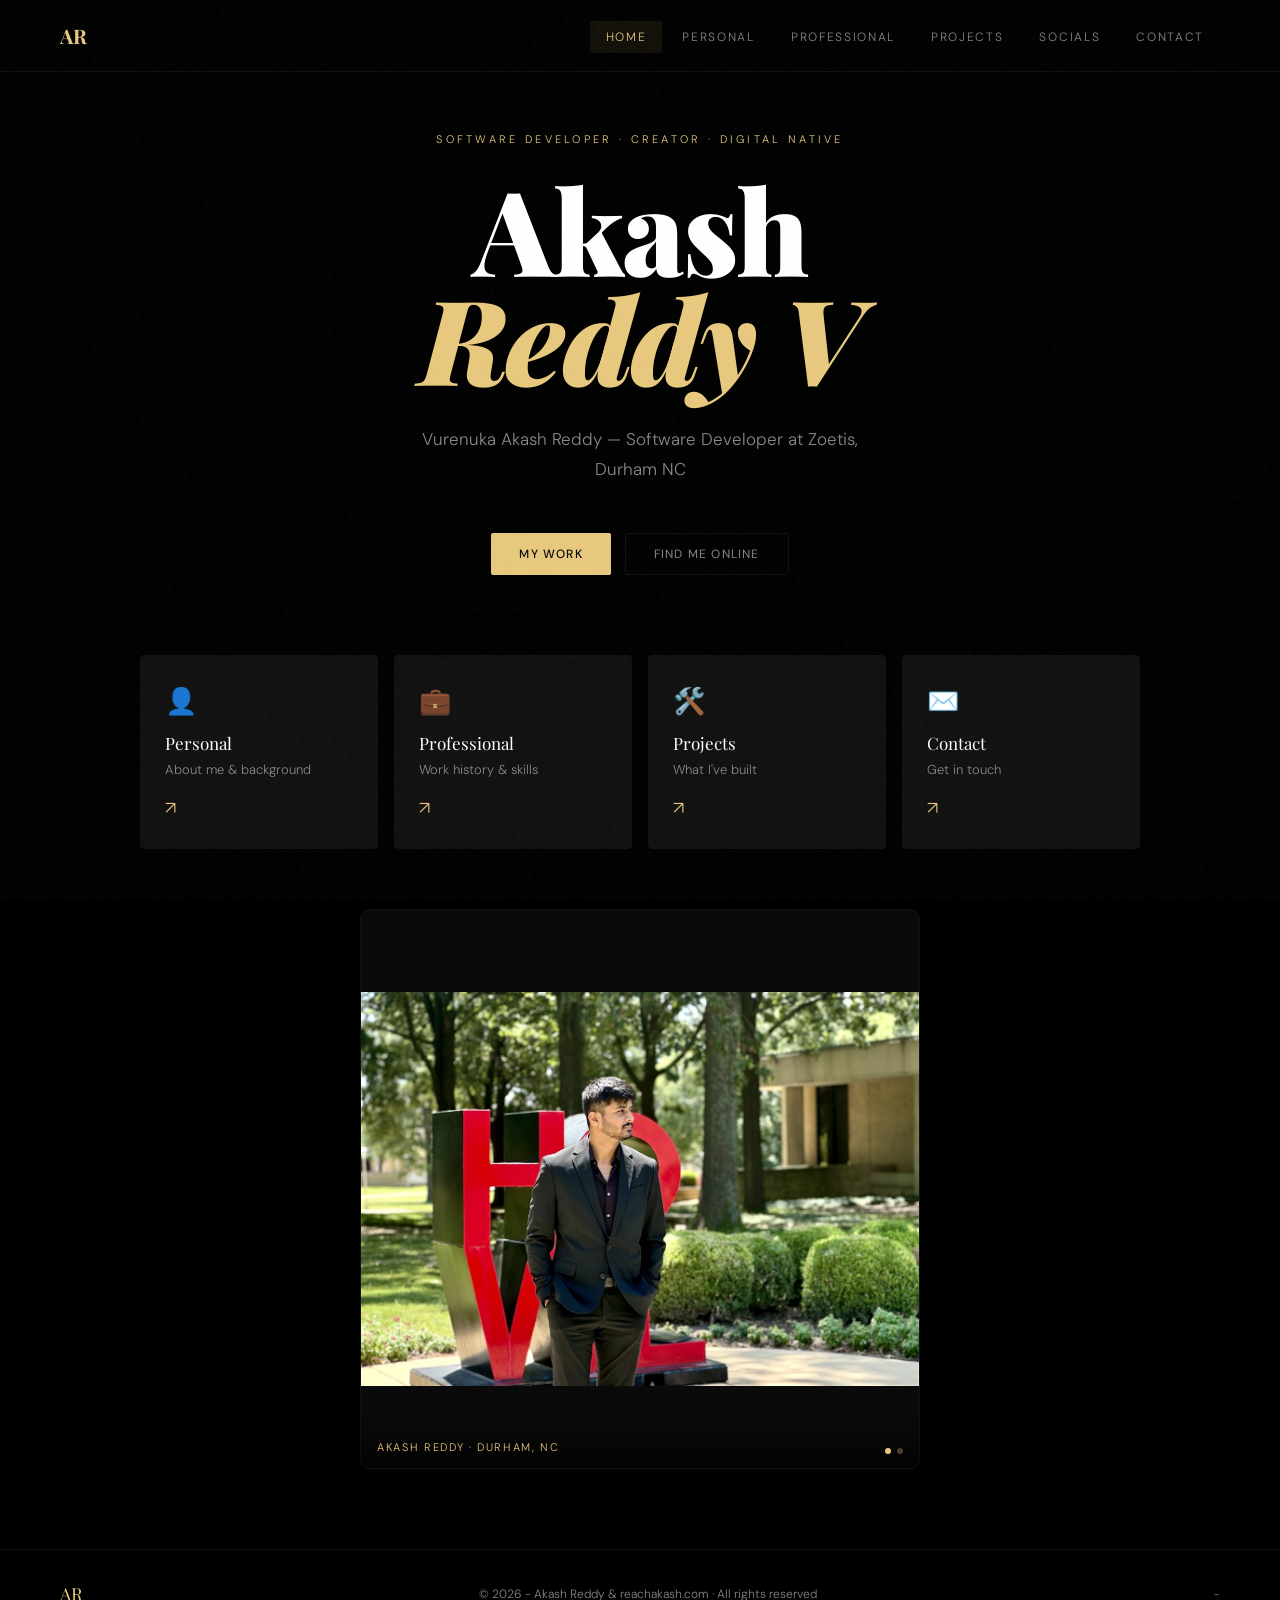
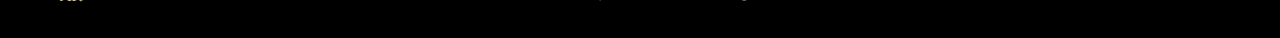
==== commit e762694b: "Add 90s retro theme easter egg + fix contact form + standardise page titles - Clicking the AR logo t" ====
--- a/index.html
+++ b/index.html
@@ -6,9 +6,9 @@
   <meta http-equiv="Content-Security-Policy" content="script-src 'self' 'unsafe-inline' 'unsafe-eval' https://fonts.googleapis.com;">
 
   <!-- ── Primary SEO (updated per-page by router) ── -->
-  <title>Akash Reddy | Software Developer in Durham, NC</title>
-  <meta id="meta-description" name="description" content="Personal site of Vurenuka Akash Reddy (Akash Reddy, V Akash Reddy) — Software Developer at Zoetis in Durham, NC. Explore work, projects, and more.">
-  <meta name="author" content="Vurenuka Akash Reddy">
+  <title>Akash Reddy | Software Developer</title>
+  <meta id="meta-description" name="description" content="Personal site of Akash Reddy (Akash Reddy, V Akash Reddy, Akash Reddy Vurenuka) — Software Developer at Zoetis in Durham, NC. Explore work, projects, and more.">
+  <meta name="author" content="Akash Reddy">
   <meta name="ai-content-declaration" content="human-authored">
   <meta name="msvalidate.01" content="48A040F99576BC4B4336A7BB59188A10">
   <link id="canonical-url" rel="canonical" href="https://reachakash.com/">
@@ -16,7 +16,7 @@
   <!-- ── Open Graph (updated per-page by router) ── -->
   <meta property="og:site_name"           content="Akash Reddy — reachakash.com">
   <meta property="og:image"               content="https://reachakash.com/images/home/vurenuka-akash-reddy-professional.jpg">
-  <meta property="og:image:alt"           content="Vurenuka Akash Reddy, Software Developer">
+  <meta property="og:image:alt"           content="Akash Reddy, Software Developer">
   <meta property="og:profile:first_name"  content="Akash">
   <meta property="og:profile:last_name"   content="Reddy">
   <meta id="og-type"  property="og:type"        content="profile">
@@ -39,7 +39,9 @@
   <link rel="preconnect" href="https://cdn.simpleicons.org">
   <link rel="preload" as="image" href="/images/home/vurenuka-akash-reddy-professional.jpg" fetchpriority="high">
 
-  <link href="https://fonts.googleapis.com/css2?family=Playfair+Display:ital,wght@0,400;0,700;0,900;1,400&family=DM+Sans:wght@300;400;500&display=swap" rel="stylesheet"/>
+  <link href="https://fonts.googleapis.com/css2?family=Playfair+Display:ital,wght@0,400;0,700;0,900;1,400&family=DM+Sans:wght@300;400;500&family=VT323&display=swap" rel="stylesheet"/>
+  <!-- Restore retro theme before first paint to avoid flash -->
+  <script>if(localStorage.getItem('retro-theme')==='1')document.body.classList.add('theme-retro');</script>
   <link rel="stylesheet" href="css/styles.css">
 
   <!-- ── JSON-LD — replaced per page by router ── -->
@@ -47,11 +49,11 @@
   {
     "@context": "https://schema.org",
     "@type": "Person",
-    "name": "Vurenuka Akash Reddy",
+    "name": "Akash Reddy",
     "givenName": "Akash",
     "familyName": "Reddy",
     "additionalName": "Vurenuka",
-    "alternateName": ["Akash Reddy", "V Akash Reddy", "V Akash", "Akash", "Reach Akash"],
+    "alternateName": ["Akash Reddy", "V Akash Reddy", "V Akash", "Akash", "Reach Akash", "Reach Akash Reddy", "Vurenuka Akash Reddy", "Vurenuka" , "Reddy"],
     "url": "https://reachakash.com",
     "image": "https://reachakash.com/images/home/vurenuka-akash-reddy-professional.jpg",
     "jobTitle": "Software Developer",
@@ -80,10 +82,6 @@
 
   <!-- Skip to main content (accessibility + crawlability) -->
   <a class="skip-to-content" href="#content">Skip to main content</a>
-
-  <!-- Custom cursor (hidden on touch devices via CSS) -->
-  <div class="cursor" id="cursor" aria-hidden="true"></div>
-  <div class="cursor-ring" id="cursorRing" aria-hidden="true"></div>
 
   <!-- NAV -->
   <nav aria-label="Main navigation">
@@ -129,7 +127,7 @@
   <footer>
     <div class="footer-logo">AR</div>
     <p class="footer-text">
-      © 2026 - Akash Reddy V · All rights reserved (Yea, Thats right..ALL RIGHTS!)
+      © 2026 - Akash Reddy & reachakash.com · All rights reserved
     </p>
     <p style="font-size:11px;letter-spacing:0.1em;text-transform:uppercase;"> - </p>
   </footer>
--- a/css/styles.css
+++ b/css/styles.css
@@ -56,7 +56,6 @@
   font-family: var(--font-body);
   font-weight: 300;
   overflow-x: hidden;
-  cursor: none;
   min-height: 100vh;
 }
 
@@ -124,46 +123,9 @@
     animation-iteration-count: 1 !important;
     transition-duration: 0.01ms !important;
   }
-  .cursor, .cursor-ring { display: none !important; }
-  body { cursor: auto !important; }
-}
-
-
-/* ----------------------------------------------------------------
-   3. CUSTOM CURSOR
----------------------------------------------------------------- */
-.cursor {
-  position: fixed;
-  width: 10px;
-  height: 10px;
-  background: var(--accent);
-  border-radius: 50%;
-  pointer-events: none;
-  z-index: 9999;
-  transform: translate(-50%, -50%);
-  transition: width 0.2s ease, height 0.2s ease, opacity 0.2s ease;
-}
-
-.cursor-ring {
-  position: fixed;
-  width: 36px;
-  height: 36px;
-  border: 1px solid rgba(232, 201, 126, 0.35);
-  border-radius: 50%;
-  pointer-events: none;
-  z-index: 9998;
-  transform: translate(-50%, -50%);
-  transition: width 0.25s ease, height 0.25s ease, opacity 0.25s ease;
-}
-
-/* Hide custom cursor on touch / coarse-pointer devices */
-@media (hover: none), (pointer: coarse) {
-  body { cursor: auto; }
-  .cursor, .cursor-ring { display: none !important; }
-}
-
-.cursor.hover  { width: 16px;  height: 16px; }
-.cursor-ring.hover { width: 54px; height: 54px; }
+}
+
+
 
 
 /* ----------------------------------------------------------------
@@ -189,7 +151,7 @@
   font-weight: 700;
   color: var(--accent);
   text-decoration: none;
-  cursor: none;
+  cursor: pointer;
   letter-spacing: 0.02em;
 }
 
@@ -211,7 +173,7 @@
   text-decoration: none;
   padding: 8px 16px;
   border-radius: 2px;
-  cursor: none;
+  cursor: pointer;
   transition: color 0.25s, background 0.25s;
 }
 
@@ -234,7 +196,7 @@
   gap: 5px;
   background: none;
   border: none;
-  cursor: none;
+  cursor: pointer;
   padding: 4px;
 }
 
@@ -336,7 +298,7 @@
   text-decoration: none;
   border-radius: 2px;
   transition: all 0.3s;
-  cursor: none;
+  cursor: pointer;
   border: none;
 }
 
@@ -354,59 +316,71 @@
    7. HOME PAGE
 ---------------------------------------------------------------- */
 
-/* Photo grid */
-.home-photos {
+/* Photo slideshow */
+.home-slideshow {
   position: relative;
   z-index: 1;
-  padding: 0 60px 100px;
-  max-width: 1160px;
-  margin: 0 auto;
-}
-
-.home-photos-grid {
-  display: grid;
-  grid-template-columns: repeat(auto-fit, minmax(280px, 1fr));
-  gap: 20px;
-}
-
-.home-photo-item {
-  position: relative;
+  width: min(560px, 90vw);
+  aspect-ratio: 1 / 1;
+  margin: 0 auto 80px;
   border-radius: 10px;
   overflow: hidden;
-  background: var(--card);
   border: 1px solid var(--border);
+  background: #0a0a0a;
+}
+
+.home-slide {
+  position: absolute;
+  inset: 0;
+  opacity: 0;
+  transition: opacity 0.8s ease;
+}
+
+.home-slide.active { opacity: 1; }
+
+.home-slide figure {
   margin: 0;
-  transition: transform 0.3s ease, border-color 0.3s ease, box-shadow 0.3s ease;
-}
-
-.home-photo-item:hover {
-  transform: scale(1.02);
-  border-color: rgba(232, 201, 126, 0.4);
-  box-shadow: 0 16px 48px rgba(232, 201, 126, 0.12);
-}
-
-.home-photo-item img {
   width: 100%;
-  height: auto;
+  height: 100%;
+  position: relative;
+}
+
+.home-slide img {
+  width: 100%;
+  height: 100%;
+  object-fit: contain;
   display: block;
-  object-fit: cover;
-}
-
-.home-photo-item figcaption {
+}
+
+.home-slide figcaption {
   position: absolute;
-  bottom: 0;
-  left: 0; right: 0;
-  padding: 32px 16px 14px;
+  bottom: 0; left: 0; right: 0;
+  padding: 28px 16px 14px;
   font-size: 11px;
   letter-spacing: 0.15em;
   text-transform: uppercase;
   color: var(--accent);
   background: linear-gradient(transparent, rgba(0, 0, 0, 0.72));
-  opacity: 0;
-  transition: opacity 0.3s ease;
-}
-
-.home-photo-item:hover figcaption { opacity: 1; }
+}
+
+.home-slideshow-dots {
+  position: absolute;
+  bottom: 14px;
+  right: 16px;
+  display: flex;
+  gap: 6px;
+  z-index: 2;
+}
+
+.ss-dot {
+  width: 6px;
+  height: 6px;
+  border-radius: 50%;
+  background: rgba(232, 201, 126, 0.3);
+  transition: background 0.4s;
+}
+
+.ss-dot.active { background: var(--accent); }
 
 
 .home-bg {
@@ -466,7 +440,7 @@
   border: 1px solid var(--border);
   border-radius: 4px;
   padding: 28px 24px;
-  cursor: none;
+  cursor: pointer;
   transition: all 0.3s ease;
   text-align: left;
 }
@@ -635,7 +609,7 @@
   border-radius: 2px;
   transition: border-color 0.3s;
   outline: none;
-  cursor: none;
+  cursor: pointer;
 }
 
 .form-group input:focus,
@@ -763,6 +737,401 @@
 
 
 /* ----------------------------------------------------------------
+   Gallery Page
+---------------------------------------------------------------- */
+.gallery-grid {
+  display: grid;
+  grid-template-columns: repeat(auto-fill, minmax(280px, 1fr));
+  gap: 24px;
+  margin-top: 40px;
+}
+
+.gallery-item {
+  border-radius: 10px;
+  overflow: hidden;
+  border: 1px solid var(--border);
+  background: var(--surface);
+}
+
+.gallery-item img {
+  width: 100%;
+  height: auto;
+  display: block;
+}
+
+.gallery-item figcaption {
+  padding: 12px 16px;
+  font-size: 13px;
+  color: var(--muted);
+  font-family: var(--font-body);
+}
+
+
+/* ================================================================
+   90s RETRO THEME
+   Toggled by clicking the AR logo. Overrides the dark/gold theme
+   with a Windows 95 / old-PC aesthetic.
+================================================================ */
+
+body.theme-retro {
+  --bg:           #c0c0c0;
+  --surface:      #c0c0c0;
+  --card:         #c0c0c0;
+  --border:       #808080;
+  --accent:       #000080;
+  --text:         #000000;
+  --muted:        #444444;
+  --white:        #000000;
+  --font-display: 'VT323', 'Courier New', monospace;
+  --font-body:    'Arial', 'MS Sans Serif', sans-serif;
+  background: #008080;
+}
+
+/* Remove gold grain, add CRT scanlines */
+body.theme-retro::before { display: none; }
+body.theme-retro::after {
+  content: '';
+  position: fixed;
+  inset: 0;
+  background: repeating-linear-gradient(
+    0deg,
+    transparent, transparent 2px,
+    rgba(0,0,0,0.04) 2px, rgba(0,0,0,0.04) 4px
+  );
+  pointer-events: none;
+  z-index: 9997;
+}
+
+/* Content area = the window on the teal desktop */
+body.theme-retro #page-container { background: #c0c0c0; }
+
+/* ── NAV = WINDOWS TITLE BAR ── */
+body.theme-retro nav {
+  background: linear-gradient(to right, #000080, #1084d0);
+  border-bottom: 3px solid #c0c0c0;
+  backdrop-filter: none;
+  box-shadow: 0 3px 0 #808080;
+}
+
+body.theme-retro .nav-logo {
+  font-family: 'VT323', monospace;
+  font-size: 22px;
+  color: #ffffff;
+  letter-spacing: 0.06em;
+  text-shadow: 1px 1px 0 rgba(0,0,0,0.5);
+}
+
+body.theme-retro .nav-links a,
+body.theme-retro .nav-links button {
+  font-family: 'Arial', sans-serif;
+  font-size: 12px;
+  color: #c0c0c0;
+  border-radius: 0;
+  letter-spacing: 0.01em;
+  text-transform: none;
+}
+body.theme-retro .nav-links a:hover,
+body.theme-retro .nav-links button:hover {
+  color: #ffffff;
+  background: rgba(255,255,255,0.12);
+}
+body.theme-retro .nav-links a.active,
+body.theme-retro .nav-links button.active {
+  color: #ffffff;
+  background: rgba(255,255,255,0.2);
+  border-bottom: 2px solid #ffffff;
+}
+
+body.theme-retro .nav-hamburger span { background: #ffffff; }
+
+/* ── TYPOGRAPHY ── */
+body.theme-retro h1,
+body.theme-retro h2,
+body.theme-retro h3 {
+  font-family: 'VT323', 'Courier New', monospace;
+  color: #000080;
+  letter-spacing: 0.04em;
+}
+body.theme-retro em { font-style: normal; color: #000080; }
+
+body.theme-retro .page-eyebrow {
+  font-family: 'Courier New', monospace;
+  color: #000080;
+  border-bottom: 1px solid #808080;
+  padding-bottom: 4px;
+}
+body.theme-retro .page-title { color: #000080; }
+body.theme-retro .page-subtitle { font-family: 'Arial', sans-serif; color: #444444; }
+
+/* Home */
+body.theme-retro .home-eyebrow { font-family: 'Courier New', monospace; color: #000080; }
+body.theme-retro .home-name { font-family: 'VT323', monospace; color: #000080; text-shadow: 2px 2px 0 rgba(0,0,128,0.15); }
+body.theme-retro .home-name span { color: #000080; }
+body.theme-retro .home-tagline { font-family: 'Courier New', monospace; color: #444444; font-size: 14px; }
+body.theme-retro .home-grid-bg { display: none; }
+
+/* Personal */
+body.theme-retro .personal-greeting { font-family: 'Courier New', monospace; color: #000080; }
+body.theme-retro .personal-bigname { font-family: 'VT323', monospace; font-size: clamp(60px, 8vw, 100px); color: #000080; }
+body.theme-retro .personal-bio p { font-family: 'Courier New', monospace; color: #000000; }
+body.theme-retro .personal-work-label { font-family: 'Courier New', monospace; color: #000080; }
+body.theme-retro .personal-work-sub { font-family: 'Arial', sans-serif; color: #444444; }
+body.theme-retro .personal-divider { height: 2px; background: none; border-top: 1px solid #808080; border-bottom: 1px solid #ffffff; }
+
+/* ── BUTTONS — classic 3D raised ── */
+body.theme-retro .btn,
+body.theme-retro .btn-primary,
+body.theme-retro .btn-outline {
+  background: #c0c0c0 !important;
+  color: #000000 !important;
+  border-radius: 0 !important;
+  font-family: 'Arial', sans-serif !important;
+  letter-spacing: 0 !important;
+  text-transform: none !important;
+  font-size: 12px !important;
+  border: 2px solid !important;
+  border-top-color: #ffffff !important;
+  border-left-color: #ffffff !important;
+  border-right-color: #808080 !important;
+  border-bottom-color: #808080 !important;
+  box-shadow: 1px 1px 0 #000000 !important;
+}
+body.theme-retro .btn:hover,
+body.theme-retro .btn-primary:hover,
+body.theme-retro .btn-outline:hover {
+  background: #d4d0c8 !important;
+  color: #000000 !important;
+}
+body.theme-retro .btn:active,
+body.theme-retro .btn-primary:active,
+body.theme-retro .btn-outline:active {
+  border-top-color: #808080 !important;
+  border-left-color: #808080 !important;
+  border-right-color: #ffffff !important;
+  border-bottom-color: #ffffff !important;
+  box-shadow: none !important;
+  transform: translate(1px, 1px) !important;
+}
+
+/* ── CARDS — 3D window chrome ── */
+body.theme-retro .home-card,
+body.theme-retro .project-card,
+body.theme-retro .card {
+  background: #c0c0c0;
+  border-radius: 0;
+  border: 2px solid;
+  border-top-color: #ffffff;
+  border-left-color: #ffffff;
+  border-right-color: #808080;
+  border-bottom-color: #808080;
+  box-shadow: 2px 2px 0 #000000;
+}
+body.theme-retro .home-card:hover,
+body.theme-retro .project-card:hover {
+  transform: none;
+  background: #d4d0c8;
+  box-shadow: 2px 2px 0 #000000;
+}
+body.theme-retro .home-card-title { font-family: 'Arial', sans-serif; color: #000000; font-weight: bold; font-size: 13px; }
+body.theme-retro .home-card-desc  { font-family: 'Arial', sans-serif; color: #444444; font-size: 11px; }
+body.theme-retro .home-card-arrow { color: #000080; }
+
+/* ── SOCIAL CARDS ── */
+body.theme-retro .social-card {
+  background: #c0c0c0;
+  border-radius: 0;
+  border: 2px solid;
+  border-top-color: #ffffff;
+  border-left-color: #ffffff;
+  border-right-color: #808080;
+  border-bottom-color: #808080;
+  box-shadow: 2px 2px 0 #000000;
+  color: #000000;
+}
+body.theme-retro .social-card:hover {
+  background: #000080;
+  border-top-color: #808080;
+  border-left-color: #808080;
+  border-right-color: #ffffff;
+  border-bottom-color: #ffffff;
+  transform: none;
+}
+body.theme-retro .social-name { color: #000000; font-family: 'Arial', sans-serif; font-size: 13px; }
+body.theme-retro .social-handle { color: #444444; font-family: 'Courier New', monospace; font-size: 11px; }
+body.theme-retro .social-arrow { color: #000080; }
+body.theme-retro .social-card:hover .social-name,
+body.theme-retro .social-card:hover .social-handle,
+body.theme-retro .social-card:hover .social-arrow { color: #ffffff; }
+body.theme-retro .social-icon { border-radius: 0; }
+
+/* ── TAGS ── */
+body.theme-retro .tag {
+  background: #000080;
+  color: #ffffff;
+  border-radius: 0;
+  font-family: 'Courier New', monospace;
+  font-size: 10px;
+  letter-spacing: 0.04em;
+  border: 1px solid #0000a8;
+}
+
+/* ── TIMELINE ── */
+body.theme-retro .timeline-item {
+  border: 2px solid;
+  border-top-color: #ffffff;
+  border-left-color: #ffffff;
+  border-right-color: #808080;
+  border-bottom-color: #808080;
+  background: #c0c0c0;
+  padding: 16px;
+  margin-bottom: 8px;
+}
+body.theme-retro .timeline-date { font-family: 'Courier New', monospace; color: #000080; }
+body.theme-retro .timeline-content h2 { font-family: 'VT323', monospace; color: #000080; font-size: 28px; }
+body.theme-retro .timeline-content h3 { font-family: 'Arial', sans-serif; color: #000000; font-size: 14px; }
+
+/* ── EDUCATION ── */
+body.theme-retro .edu-card-big,
+body.theme-retro .edu-card-small {
+  background: #c0c0c0;
+  border-radius: 0;
+  border: 2px solid;
+  border-top-color: #ffffff;
+  border-left-color: #ffffff;
+  border-right-color: #808080;
+  border-bottom-color: #808080;
+  transform: none;
+}
+body.theme-retro .edu-card-big:hover { transform: none; border-color: #000080; }
+body.theme-retro .edu-name   { color: #000000; font-family: 'Arial', sans-serif; font-weight: bold; }
+body.theme-retro .edu-location, body.theme-retro .edu-meta { color: #444444; font-family: 'Arial', sans-serif; }
+body.theme-retro .edu-degree { color: #000080; font-family: 'Courier New', monospace; }
+body.theme-retro .edu-year   { color: #808000; font-family: 'Courier New', monospace; }
+body.theme-retro .edu-logo   { border-radius: 0; image-rendering: pixelated; }
+
+/* Skills */
+body.theme-retro .skills-heading { font-family: 'VT323', monospace; color: #000080; }
+body.theme-retro .card-label { font-family: 'Courier New', monospace; color: #000080; font-size: 10px; }
+
+/* Projects */
+body.theme-retro .project-title  { font-family: 'Arial', sans-serif; font-weight: bold; color: #000000; }
+body.theme-retro .project-org    { font-family: 'Courier New', monospace; color: #000080; font-size: 11px; }
+body.theme-retro .project-desc   { font-family: 'Arial', sans-serif; color: #444444; font-size: 13px; }
+body.theme-retro .project-status { border-radius: 0; font-family: 'Courier New', monospace; font-size: 10px; }
+body.theme-retro .status-active  { background: #000080; color: #ffffff; }
+body.theme-retro .status-wip     { background: #808000; color: #ffffff; }
+
+/* ── FORMS ── */
+body.theme-retro input[type="text"],
+body.theme-retro input[type="email"],
+body.theme-retro textarea {
+  background: #ffffff;
+  color: #000000;
+  border-radius: 0;
+  font-family: 'Courier New', monospace;
+  border: 2px solid;
+  border-top-color: #808080;
+  border-left-color: #808080;
+  border-right-color: #ffffff;
+  border-bottom-color: #ffffff;
+}
+body.theme-retro input::placeholder,
+body.theme-retro textarea::placeholder { color: #888888; font-family: 'Courier New', monospace; }
+body.theme-retro input:focus,
+body.theme-retro textarea:focus { outline: 1px dotted #000080; outline-offset: 2px; box-shadow: none; }
+body.theme-retro label { font-family: 'Arial', sans-serif; color: #000000; font-size: 12px; font-weight: bold; }
+
+/* ── CONTACT ── */
+body.theme-retro .contact-list a  { color: #000080; font-family: 'Arial', sans-serif; }
+body.theme-retro .contact-form-block {
+  border: 2px solid;
+  border-top-color: #ffffff;
+  border-left-color: #ffffff;
+  border-right-color: #808080;
+  border-bottom-color: #808080;
+  padding: 20px;
+  background: #c0c0c0;
+}
+body.theme-retro .divider { background: none; border-top: 1px solid #808080; border-bottom: 1px solid #ffffff; height: 2px; }
+
+/* ── SLIDESHOW ── */
+body.theme-retro .home-slideshow {
+  border-radius: 0;
+  border: 2px solid;
+  border-top-color: #808080;
+  border-left-color: #808080;
+  border-right-color: #ffffff;
+  border-bottom-color: #ffffff;
+}
+body.theme-retro .ss-dot { border-radius: 0; width: 10px; height: 10px; background: #808080; }
+body.theme-retro .ss-dot.active { background: #000080; }
+
+/* ── GALLERY ── */
+body.theme-retro .gallery-item {
+  border-radius: 0;
+  border: 2px solid;
+  border-top-color: #808080;
+  border-left-color: #808080;
+  border-right-color: #ffffff;
+  border-bottom-color: #ffffff;
+}
+body.theme-retro .gallery-item figcaption { font-family: 'Courier New', monospace; color: #444444; font-size: 11px; }
+
+/* ── FOOTER = TASKBAR ── */
+body.theme-retro footer {
+  background: #c0c0c0;
+  border-top: 2px solid #ffffff;
+  box-shadow: 0 -1px 0 #808080;
+  color: #000000;
+}
+body.theme-retro .footer-logo { font-family: 'VT323', monospace; color: #000080; font-size: 22px; }
+body.theme-retro .footer-text { font-family: 'Arial', sans-serif; color: #000000; font-size: 11px; }
+
+/* Mobile nav in retro mode */
+body.theme-retro .nav-links.open {
+  background: #000080;
+  border-bottom: 3px solid #c0c0c0;
+}
+body.theme-retro .nav-links.open a,
+body.theme-retro .nav-links.open button { color: #ffffff; }
+
+/* Form status — override inline styles set by JS */
+body.theme-retro #form-status {
+  background: #c0c0c0 !important;
+  border: 2px solid !important;
+  border-top-color: #808080 !important;
+  border-left-color: #808080 !important;
+  border-right-color: #ffffff !important;
+  border-bottom-color: #ffffff !important;
+  color: #000080 !important;
+  font-family: 'Courier New', monospace !important;
+}
+
+/* ── SCROLLBAR ── */
+body.theme-retro ::-webkit-scrollbar { width: 16px; background: #c0c0c0; }
+body.theme-retro ::-webkit-scrollbar-track { background: #c0c0c0; border-left: 1px solid #808080; }
+body.theme-retro ::-webkit-scrollbar-thumb {
+  background: #c0c0c0;
+  border: 2px solid;
+  border-top-color: #ffffff;
+  border-left-color: #ffffff;
+  border-right-color: #808080;
+  border-bottom-color: #808080;
+  min-height: 20px;
+}
+body.theme-retro ::-webkit-scrollbar-button {
+  display: block;
+  height: 16px;
+  background: #c0c0c0;
+  border: 2px solid;
+  border-top-color: #ffffff;
+  border-left-color: #ffffff;
+  border-right-color: #808080;
+  border-bottom-color: #808080;
+}
+
+
+/* ----------------------------------------------------------------
    15. RESPONSIVE (mobile / tablet)
 ---------------------------------------------------------------- */
 @media (max-width: 900px) {
@@ -798,8 +1167,7 @@
 
   .home-inner         { padding: 40px 24px; }
 
-  .home-photos        { padding: 0 24px 60px; }
-  .home-photos-grid   { grid-template-columns: 1fr; }
+  .home-slideshow     { margin-bottom: 60px; }
 
   footer {
     flex-direction: column;
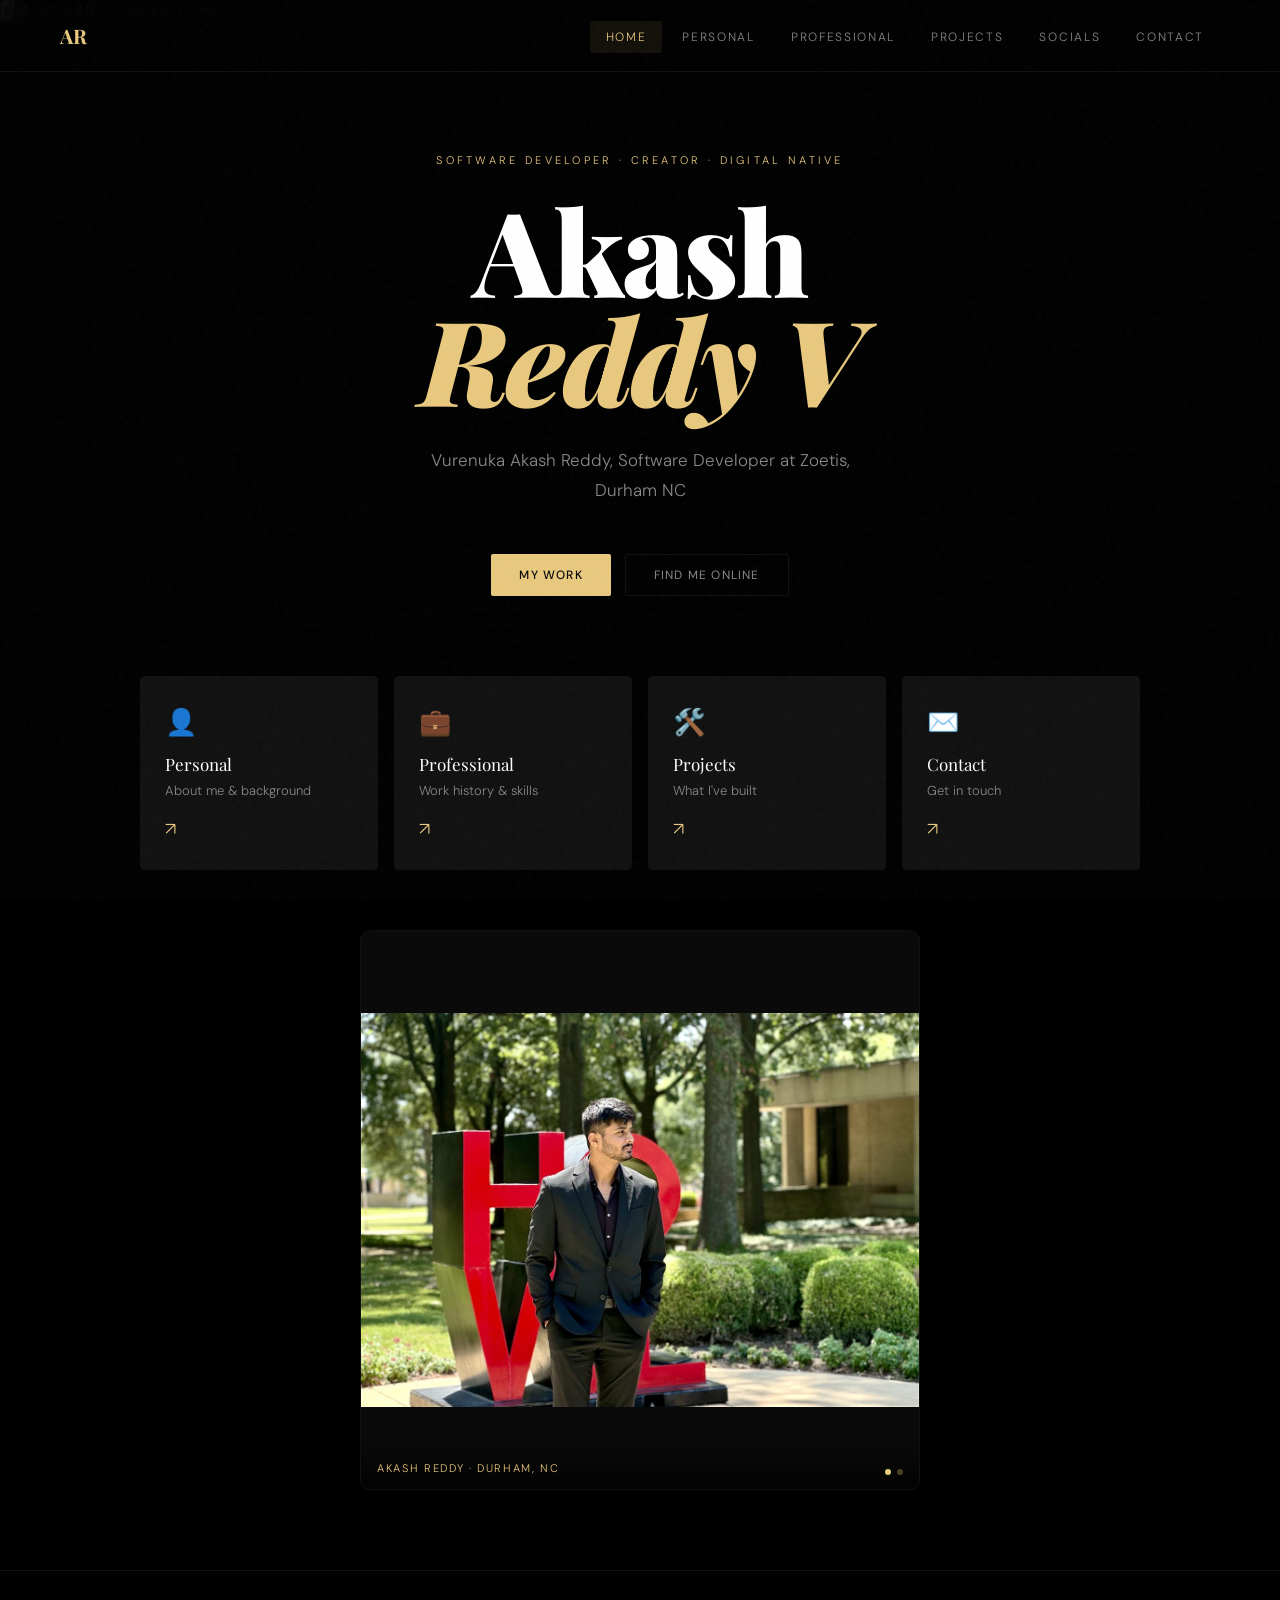
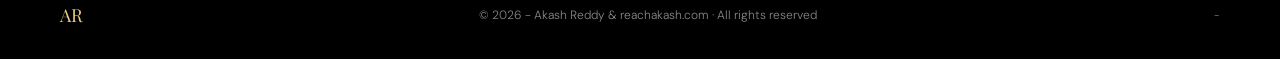
==== commit 97eea337: "Remove em dashes from all visible content across the site Replace long em dashes with natural altern" ====
--- a/index.html
+++ b/index.html
@@ -7,28 +7,28 @@
 
   <!-- ── Primary SEO (updated per-page by router) ── -->
   <title>Akash Reddy | Software Developer</title>
-  <meta id="meta-description" name="description" content="Personal site of Akash Reddy (Akash Reddy, V Akash Reddy, Akash Reddy Vurenuka) — Software Developer at Zoetis in Durham, NC. Explore work, projects, and more.">
+  <meta id="meta-description" name="description" content="Personal site of Akash Reddy (Akash Reddy, V Akash Reddy, Akash Reddy Vurenuka), Software Developer at Zoetis in Durham, NC. Explore work, projects, and more.">
   <meta name="author" content="Akash Reddy">
   <meta name="ai-content-declaration" content="human-authored">
   <meta name="msvalidate.01" content="48A040F99576BC4B4336A7BB59188A10">
   <link id="canonical-url" rel="canonical" href="https://reachakash.com/">
 
   <!-- ── Open Graph (updated per-page by router) ── -->
-  <meta property="og:site_name"           content="Akash Reddy — reachakash.com">
+  <meta property="og:site_name"           content="Akash Reddy at reachakash.com">
   <meta property="og:image"               content="https://reachakash.com/images/home/vurenuka-akash-reddy-professional.jpg">
   <meta property="og:image:alt"           content="Akash Reddy, Software Developer">
   <meta property="og:profile:first_name"  content="Akash">
   <meta property="og:profile:last_name"   content="Reddy">
   <meta id="og-type"  property="og:type"        content="profile">
   <meta id="og-url"   property="og:url"         content="https://reachakash.com/">
-  <meta id="og-title" property="og:title"       content="Akash Reddy — Software Developer">
-  <meta id="og-desc"  property="og:description" content="Personal site of Akash Reddy (V Akash Reddy) — Software Developer at Zoetis, Durham NC.">
+  <meta id="og-title" property="og:title"       content="Akash Reddy, Software Developer">
+  <meta id="og-desc"  property="og:description" content="Personal site of Akash Reddy (V Akash Reddy), Software Developer at Zoetis, Durham NC.">
 
   <!-- ── Twitter Card (updated per-page by router) ── -->
   <meta name="twitter:card"  content="summary_large_image">
   <meta name="twitter:image" content="https://reachakash.com/images/home/vurenuka-akash-reddy-professional.jpg">
-  <meta id="tw-title" name="twitter:title"       content="Akash Reddy — Software Developer">
-  <meta id="tw-desc"  name="twitter:description" content="Personal site of Akash Reddy (V Akash Reddy) — Software Developer at Zoetis, Durham NC.">
+  <meta id="tw-title" name="twitter:title"       content="Akash Reddy, Software Developer">
+  <meta id="tw-desc"  name="twitter:description" content="Personal site of Akash Reddy (V Akash Reddy), Software Developer at Zoetis, Durham NC.">
 
   <!-- ── Favicon ── -->
   <link rel="icon" type="image/svg+xml" href="data:image/svg+xml,<svg xmlns='http://www.w3.org/2000/svg' viewBox='0 0 100 100'><rect width='100' height='100' rx='12' fill='%230a0a0a'/><text y='72' x='50' text-anchor='middle' font-size='55' font-family='Georgia,serif' font-weight='bold' fill='%23e8c97e'>AR</text></svg>" />
@@ -102,6 +102,12 @@
     </button>
   </nav>
 
+  <!-- Floating hint on the AR logo -->
+  <div id="logo-hint" class="logo-hint" style="display:none;" role="tooltip" aria-live="polite">
+    <button class="logo-hint-close" id="logo-hint-close" aria-label="Dismiss">✕</button>
+    🖥&nbsp; Click <strong>AR</strong> to change theme!
+  </div>
+
   <main id="page-container">
     <div id="content" class="page-content" role="main" aria-live="polite" aria-atomic="true"></div>
   </main>
@@ -109,15 +115,15 @@
   <!-- No-JS fallback: also useful for crawlers that don't execute JS -->
   <noscript>
     <div style="padding:2rem;background:#000;color:#f0ece4;font-family:sans-serif;max-width:800px;margin:72px auto 0;line-height:1.7;">
-      <h1 style="color:#e8c97e;font-size:2rem;margin-bottom:1rem;">Vurenuka Akash Reddy — Software Developer</h1>
+      <h1 style="color:#e8c97e;font-size:2rem;margin-bottom:1rem;">Vurenuka Akash Reddy, Software Developer</h1>
       <p>Vurenuka Akash Reddy (also known as Akash Reddy, V Akash Reddy) is a software developer at Zoetis based in Durham, NC, USA. Originally from Hyderabad, India.</p>
       <p style="margin-top:1rem;">Navigate the site:</p>
       <ul style="margin-top:0.5rem;padding-left:1.5rem;">
-        <li><a href="/personal"     style="color:#e8c97e;">Personal</a> — Background and interests</li>
-        <li><a href="/professional" style="color:#e8c97e;">Professional</a> — Career at Zoetis, skills, education</li>
-        <li><a href="/projects"     style="color:#e8c97e;">Projects</a> — Software portfolio</li>
-        <li><a href="/socials"      style="color:#e8c97e;">Socials</a> — Instagram, LinkedIn, X, and more</li>
-        <li><a href="/contact"      style="color:#e8c97e;">Contact</a> — Get in touch</li>
+        <li><a href="/personal"     style="color:#e8c97e;">Personal</a>: Background and interests</li>
+        <li><a href="/professional" style="color:#e8c97e;">Professional</a>: Career at Zoetis, skills, education</li>
+        <li><a href="/projects"     style="color:#e8c97e;">Projects</a>: Software portfolio</li>
+        <li><a href="/socials"      style="color:#e8c97e;">Socials</a>: Instagram, LinkedIn, X, and more</li>
+        <li><a href="/contact"      style="color:#e8c97e;">Contact</a>: Get in touch</li>
       </ul>
       <p style="margin-top:1rem;font-size:0.85rem;color:#888;">This site requires JavaScript. Please enable it to view the full experience.</p>
     </div>
